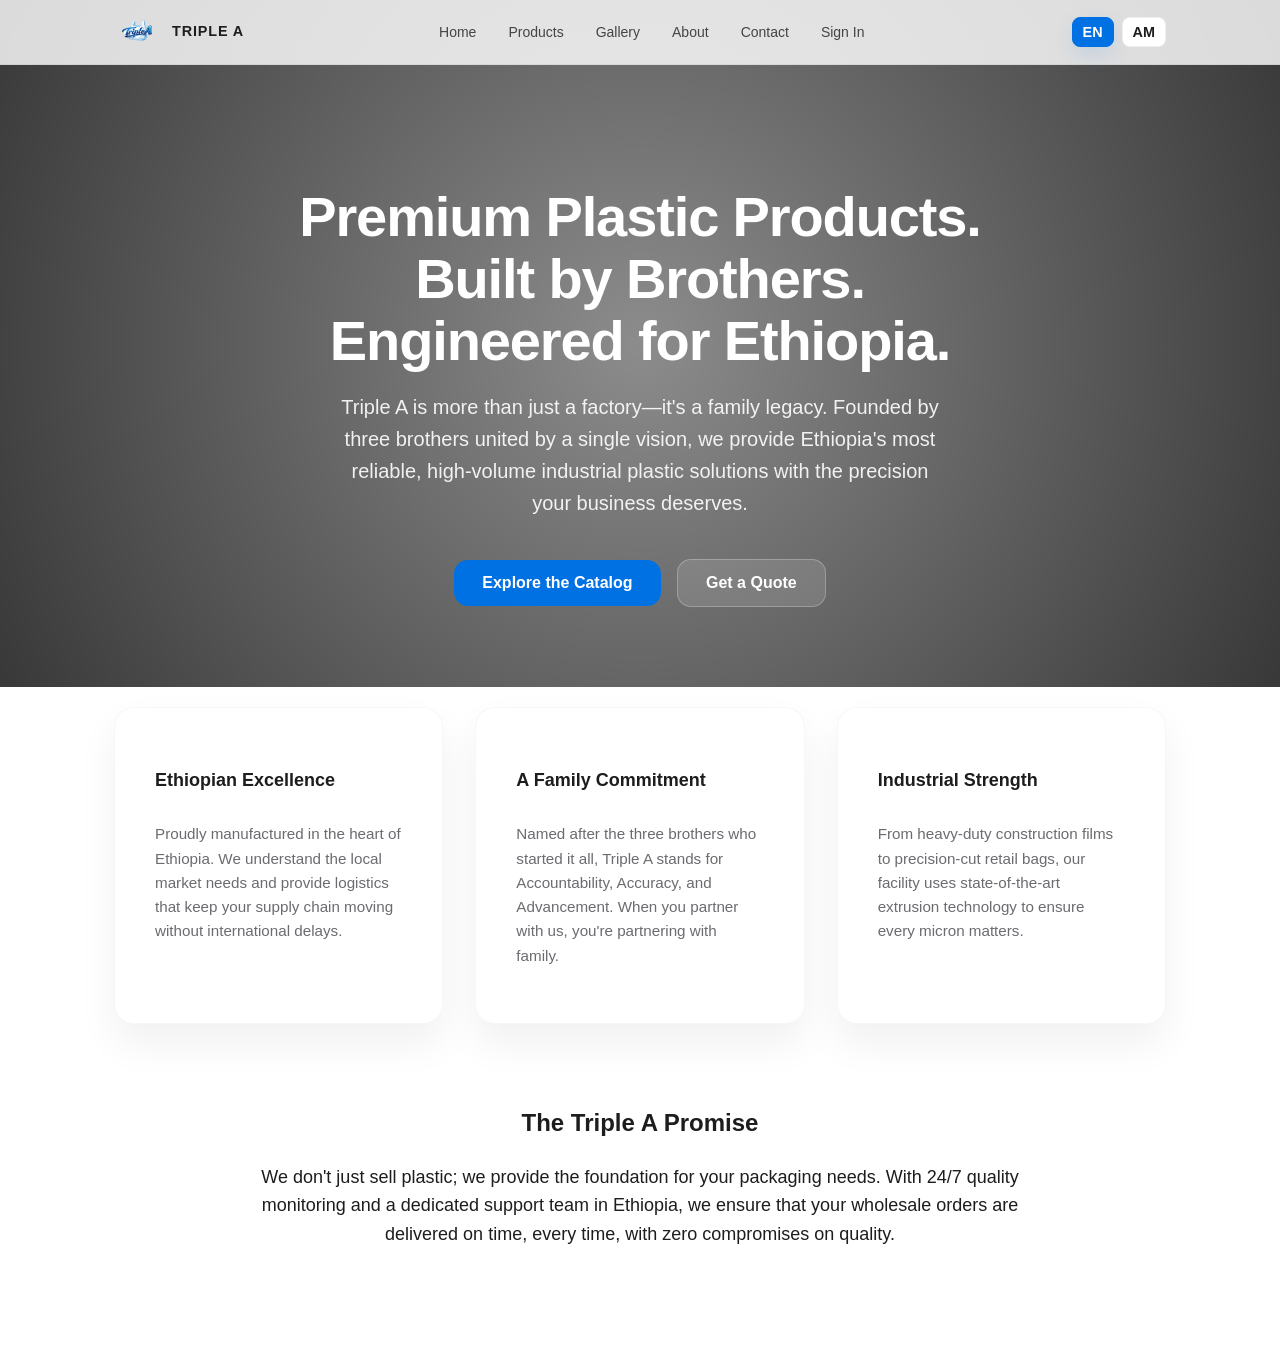
==== website/index.html @ 291cb56f "Beggining" ====
<!doctype html>
<html lang="en">
  <head>
    <meta charset="utf-8" />
    <meta name="viewport" content="width=device-width,initial-scale=1" />
    <title>Triple A - Industrial Plastic Manufacturing</title>
    <link rel="stylesheet" href="css/styles.css" />
  </head>
  <body>
    <header class="navbar">
  <div class="nav-inner">
    <a class="logo" href="index.html">
      <img src="assets/logo.png" alt="Triple A logo" style="height:32px; display:inline-block; vertical-align:middle;"/>
      <span class="logo-text">TRIPLE A</span>
    </a>

    <nav>
      <a href="index.html" data-i18n="nav_home">Home</a>
      <a href="products.html" data-i18n="nav_products">Products</a>
      <a href="gallery.html" data-i18n="nav_gallery">Gallery</a>
      <a href="about.html" data-i18n="nav_about">About</a>
      <a href="contact.html" data-i18n="nav_contact">Contact</a>
      <a href="auth.html" data-i18n="nav_signin">Sign In</a>
    </nav>

    <div class="lang-toggle" role="group" aria-label="Language">
      <button id="lang-en" class="lang-btn">EN</button>
      <button id="lang-am" class="lang-btn">AM</button>
    </div>

    <button class="menu-toggle" aria-label="Menu">
      <span></span><span></span><span></span>
    </button>
  </div>
</header>

    <main>
      <section class="hero">
        <div class="hero-inner">
          <h1>Premium Plastic Products.<br>Built by Brothers.<br>Engineered for Ethiopia.</h1>
          <p class="hero-sub">Triple A is more than just a factory—it's a family legacy. Founded by three brothers united by a single vision, we provide Ethiopia's most reliable, high-volume industrial plastic solutions with the precision your business deserves.</p>
          <div class="hero-cta">
            <a class="button-link" href="products.html"><button>Explore the Catalog</button></a>
            <a class="button-link" href="contact.html"><button class="btn-secondary" style="margin-left:12px;">Get a Quote</button></a>
          </div>
        </div>
      </section>

      <section class="container">
        <div class="grid">
          <div class="product-card">
            <h3>Ethiopian Excellence</h3>
            <p>Proudly manufactured in the heart of Ethiopia. We understand the local market needs and provide logistics that keep your supply chain moving without international delays.</p>
          </div>

          <div class="product-card">
            <h3>A Family Commitment</h3>
            <p>Named after the three brothers who started it all, Triple A stands for Accountability, Accuracy, and Advancement. When you partner with us, you're partnering with family.</p>
          </div>

          <div class="product-card">
            <h3>Industrial Strength</h3>
            <p>From heavy-duty construction films to precision-cut retail bags, our facility uses state-of-the-art extrusion technology to ensure every micron matters.</p>
          </div>
        </div>

        <section style="margin-top:80px; text-align: center; max-width: 800px; margin-left: auto; margin-right: auto;">
          <h2>The Triple A Promise</h2>
          <p style="font-size: 18px; margin-top: 20px;">We don't just sell plastic; we provide the foundation for your packaging needs. With 24/7 quality monitoring and a dedicated support team in Ethiopia, we ensure that your wholesale orders are delivered on time, every time, with zero compromises on quality.</p>
        </section>
      </section>
    </main>

    <script>
      const toggle = document.querySelector('.menu-toggle');

      toggle.addEventListener('click', () => {
        document.body.classList.toggle('menu-open');
      });
  </script>

    <script src="js/lang-toggle.js"></script>
    <script type="module" src="js/auth.js"></script>
  </body>
</html>
---- website/css/styles.css ----
/* =========================
   Design Tokens
   ========================= */
:root {
  --blue: #0071e3;
  --blue-hover: #0077ed;
  --black: #1d1d1f;
  --gray: #6b6b70;
  --gray-light: #f5f5f7;
  --white: #ffffff;

  --radius-sm: 10px;
  --radius-md: 14px;
  --radius-lg: 20px;

  --shadow-sm: 0 10px 25px rgba(0, 0, 0, 0.04);
  --shadow-md: 0 20px 40px rgba(0, 0, 0, 0.06);
  --shadow-lg: 0 30px 60px rgba(0, 0, 0, 0.1);

  --glass: rgba(255, 255, 255, 0.82);

  --container: 1100px;
  --gutter: clamp(16px, 4vw, 24px);
}

/* =========================
   Reset & Base
   ========================= */
*,
*::before,
*::after {
  box-sizing: border-box;
}

html {
  scroll-behavior: smooth;
}

body {
  min-height: 100%;
  margin: 0;
  font-family: "Inter", -apple-system, BlinkMacSystemFont, "Segoe UI",
    Roboto, Helvetica, Arial, sans-serif;
  color: var(--black);
  background: var(--white);
  line-height: 1.6;
  -webkit-font-smoothing: antialiased;
}

/* =========================
   Navbar
   ========================= */
.navbar {
  position: fixed;
  inset: 0 0 auto 0;
  z-index: 1000;
  background: var(--glass);
  border-bottom: 1px solid rgba(0, 0, 0, 0.05);
}

@supports (backdrop-filter: blur(1px)) {
  .navbar {
    backdrop-filter: saturate(180%) blur(20px);
  }
}

.nav-inner {
  max-width: var(--container);
  margin-inline: auto;
  padding-inline: var(--gutter);
  height: 64px;
  display: flex;
  align-items: center;
  justify-content: space-between;
}

.logo {
  display: flex;
  align-items: center;
  gap: 10px;
  text-decoration: none;
  color: inherit;
}

.logo-text {
  font-weight: 700;
  font-size: 0.9rem;
  letter-spacing: 0.06em;
}

nav {
  display: flex;
  align-items: center;
  gap: clamp(16px, 3vw, 32px);
  font-size: 0.875rem;
  font-weight: 500;
}

nav a {
  color: inherit;
  text-decoration: none;
  opacity: 0.8;
  transition: color 0.2s ease, opacity 0.2s ease;
}

nav a:hover {
  opacity: 1;
  color: var(--blue);
}

/* =========================
   Hero
   ========================= */
.hero {
  position: relative;
  padding: clamp(120px, 20vh, 180px) var(--gutter)
    clamp(80px, 14vh, 120px);
  text-align: center;
  color: #fff;
  background: url("../assets/homepage_bg.jpeg") center / cover no-repeat;
  overflow: hidden;
}

.hero::before {
  content: "";
  position: absolute;
  inset: 0;
  background: radial-gradient(
    circle at center,
    rgba(0, 0, 0, 0.4),
    rgba(0, 0, 0, 0.75)
  );
  z-index: 0;
}

.hero-inner {
  position: relative;
  z-index: 1;
  max-width: 800px;
  margin-inline: auto;
}

.hero h1 {
  font-size: clamp(2rem, 5vw, 3.5rem);
  font-weight: 800;
  line-height: 1.1;
  letter-spacing: -0.02em;
  margin-bottom: 1.25rem;
}

.hero-sub {
  font-size: clamp(1rem, 2.5vw, 1.25rem);
  color: rgba(255, 255, 255, 0.9);
  max-width: 600px;
  margin-inline: auto;
  margin-bottom: 2.5rem;
}

/* =========================
   Layout
   ========================= */
.container {
  max-width: var(--container);
  margin-inline: auto;
  padding: clamp(60px, 10vw, 80px) var(--gutter);
}

/* =========================
   Grid & Cards
   ========================= */
.grid {
  display: grid;
  grid-template-columns: repeat(auto-fit, minmax(260px, 1fr));
  gap: clamp(20px, 4vw, 32px);
  margin-top: clamp(-60px, -8vw, -80px);
  position: relative;
  z-index: 2;
}

.product-card {
  background: var(--white);
  border-radius: var(--radius-lg);
  padding: clamp(24px, 5vw, 40px);
  border: 1px solid rgba(0, 0, 0, 0.03);
  box-shadow: var(--shadow-md);
  display: flex;
  flex-direction: column;
  height: 100%;
  transition: transform 0.35s ease, box-shadow 0.35s ease;
}

.product-card:hover {
  transform: translateY(-8px);
  box-shadow: var(--shadow-lg);
}

.product-card h3 {
  font-size: 1.125rem;
  font-weight: 700;
  margin-bottom: 0.75rem;
}

.product-card p {
  font-size: 0.95rem;
  color: var(--gray);
  line-height: 1.6;
}

/* =========================
   Buttons
   ========================= */
button {
  appearance: none;
  border: none;
  border-radius: var(--radius-md);
  padding: 14px 28px;
  font-size: 1rem;
  font-weight: 600;
  cursor: pointer;
  background: var(--blue);
  color: #fff;
  transition: background 0.2s ease, transform 0.2s ease,
    box-shadow 0.2s ease;
}

button:hover {
  background: var(--blue-hover);
  transform: scale(1.02);
  box-shadow: 0 6px 16px rgba(0, 113, 227, 0.3);
}

.btn-secondary {
  background: rgba(255, 255, 255, 0.12);
  color: #fff;
  border: 1px solid rgba(255, 255, 255, 0.25);
}

.btn-secondary:hover {
  background: rgba(255, 255, 255, 0.22);
}

/* =========================
   Inputs
   ========================= */
input,
textarea {
  width: 100%;
  padding: 12px 16px;
  border-radius: var(--radius-md);
  border: 1px solid #e6e6ea;
  font-size: 0.9rem;
}

input:focus,
textarea:focus {
  outline: none;
  border-color: var(--blue);
}

/* =========================
   Utilities
   ========================= */
.text-center {
  text-align: center;
}

.mt-20 {
  margin-top: 20px;
}

.badge {
  display: inline-block;
  background: #ff3b30;
  color: #fff;
  padding: 6px 12px;
  border-radius: 999px;
  font-weight: 800;
  font-size: 0.75rem;
}

/* =========================
   Accessibility & Motion
   ========================= */
@media (prefers-reduced-motion: reduce) {
  * {
    animation: none !important;
    transition: none !important;
  }
}

/* =========================
   Mobile Menu
   ========================= */

.menu-toggle {
  display: none;
  background: none;
  border: none;
  cursor: pointer;
  width: 40px;
  height: 40px;
  position: relative;
}

.menu-toggle span {
  position: absolute;
  left: 8px;
  right: 8px;
  height: 2px;
  background: var(--black);
  border-radius: 2px;
  transition: transform 0.25s ease, opacity 0.25s ease;
}

.menu-toggle span:nth-child(1) { top: 12px; }
.menu-toggle span:nth-child(2) { top: 19px; }
.menu-toggle span:nth-child(3) { top: 26px; }

/* ---------- Mobile Layout ---------- */
@media (max-width: 768px) {
  .menu-toggle {
    display: block;
  }

  nav {
    position: fixed;
    top: 64px;
    left: 0;
    right: 0;
    background: var(--white);
    flex-direction: column;
    align-items: stretch;
    gap: 0;
    padding: 12px 0;
    border-bottom: 1px solid rgba(0,0,0,0.05);
    box-shadow: var(--shadow-sm);

    transform: translateY(-120%);
    transition: transform 0.3s ease;
    z-index: 999;
  }

  nav a {
    padding: 16px 24px;
    font-size: 1rem;
    opacity: 1;
  }

  nav a:hover {
    background: var(--gray-light);
    color: var(--blue);
  }

  body.menu-open nav {
    transform: translateY(0);
  }

  body.menu-open {
    overflow: hidden;
  }

  /* Hamburger animation */
  body.menu-open .menu-toggle span:nth-child(1) {
    transform: translateY(7px) rotate(45deg);
  }

  body.menu-open .menu-toggle span:nth-child(2) {
    opacity: 0;
  }

  body.menu-open .menu-toggle span:nth-child(3) {
    transform: translateY(-7px) rotate(-45deg);
  }
}

/* =========================
   Gallery Filters
   ========================= */

.gallery-filters {
  display: flex;
  justify-content: center;
  gap: 12px;
  margin-bottom: 40px;
  flex-wrap: wrap;
}

.filter-btn {
  appearance: none;
  border: 1px solid rgba(0, 0, 0, 0.08);
  background: var(--white);
  color: var(--black);
  padding: 10px 22px;
  border-radius: 999px;
  font-size: 0.9rem;
  font-weight: 600;
  cursor: pointer;
  box-shadow: var(--shadow-sm);
  transition: background 0.25s ease, color 0.25s ease,
    transform 0.25s ease, box-shadow 0.25s ease;
}

.filter-btn:hover {
  transform: translateY(-2px);
  box-shadow: var(--shadow-md);
}

.filter-btn.active {
  background: var(--blue);
  color: #fff;
  border-color: var(--blue);
  box-shadow: 0 10px 30px rgba(0, 113, 227, 0.3);
}

/* =========================
   Media Gallery
   ========================= */

.media-grid {
  display: grid;
  grid-template-columns: repeat(auto-fit, minmax(260px, 1fr));
  gap: clamp(20px, 4vw, 32px);
}

.media-card {
  background: var(--white);
  border-radius: var(--radius-lg);
  overflow: hidden;
  border: 1px solid rgba(0, 0, 0, 0.03);
  box-shadow: var(--shadow-md);
  transition: transform 0.35s ease, box-shadow 0.35s ease,
    opacity 0.25s ease;
}

.media-card:hover {
  transform: translateY(-6px);
  box-shadow: var(--shadow-lg);
}

.media-card img,
.media-card video {
  width: 100%;
  height: 100%;
  display: block;
  object-fit: cover;
  aspect-ratio: 16 / 10;
  background: #000;
}

.media-card video {
  outline: none;
  border: none;
}

/* Optional hidden state (future animation-ready) */
.media-card.hidden {
  opacity: 0;
}

/* Mobile refinement */
@media (max-width: 768px) {
  .media-card img,
  .media-card video {
    aspect-ratio: 16 / 11;
  }
}

/* =========================
   Orders Page
   ========================= */

.orders-subtitle {
  font-size: 1rem;
  color: var(--gray);
  max-width: 680px;
  margin: 16px auto 40px;
}

.orders-list {
  display: grid;
  grid-template-columns: 1fr;
  gap: 20px;
}

.order-legend {
  display: flex;
  justify-content: center;
  gap: 14px;
  margin-bottom: 32px;
  flex-wrap: wrap;
}

.status {
  padding: 6px 14px;
  border-radius: 999px;
  font-size: 0.75rem;
  font-weight: 800;
  letter-spacing: 0.04em;
  text-transform: uppercase;
}

.status.pending {
  background: #ffe9c6;
  color: #8a5a00;
}

.status.processing {
  background: #e6f0ff;
  color: #004bb5;
}

.status.ready {
  background: #e6f7ee;
  color: #0b6b3a;
}

.status.completed {
  background: #ededf0;
  color: #444;
}

/* Order card enhancements */
.orders-list .product-card {
  box-shadow: var(--shadow-sm);
}

.orders-list .product-card h3 {
  display: flex;
  justify-content: space-between;
  align-items: center;
}
/* (above styles kept unchanged) */

/* =========================
   Navbar — language toggle refinements
   ========================= */
.lang-toggle {
  display: flex;
  gap: 8px;
  align-items: center;
}

.lang-btn {
  appearance: none;
  border: 1px solid rgba(0,0,0,0.06);
  background: var(--white);
  color: var(--black);
  padding: 6px 10px;
  border-radius: 8px;
  font-size: 0.85rem;
  cursor: pointer;
  font-weight: 700;
  transition: background 0.18s ease, transform 0.12s ease;
}

.lang-btn:hover { transform: translateY(-1px); }
.lang-btn.active {
  background: var(--blue);
  color: #fff;
  border-color: var(--blue);
  box-shadow: 0 6px 14px rgba(0,113,227,0.18);
}

/* Keep nav layout tidy on small screens */
@media (max-width: 768px) {
  .lang-toggle { display: none; } /* we keep it visible in nav when expanded */
  body.menu-open .lang-toggle { display: flex; margin-left: 16px; }
}

/* Hero tweaks (slightly stronger overlay and padding) */
.hero {
  position: relative;
  padding: clamp(110px, 18vh, 160px) var(--gutter) clamp(60px, 12vh, 100px);
  text-align: center;
  color: #fff;
  background: center / cover no-repeat;
  overflow: hidden;
}
.hero::before {
  content: "";
  position: absolute;
  inset: 0;
  background: radial-gradient(circle at center, rgba(0,0,0,0.45), rgba(0,0,0,0.78));
  z-index: 0;
}

/* active nav link appearance */
nav a.active {
  color: var(--blue);
  border-bottom: 2px solid var(--blue);
  padding-bottom: 6px;
}
/* =========================
   Additions for auth full-screen, language toggle & hero refinements
   Append these lines to the end of public/css/styles.css
   ========================= */

/* =========================
   AUTH — FULLSCREEN SPLIT (FINAL FIX)
   ========================= */

.auth-split {
  min-height: 100vh;
  padding-top: 64px; /* navbar height */
  display: grid;
  grid-template-columns: 1fr 1fr;
  grid-template-areas: "form image";
  align-items: stretch;
  box-sizing: border-box;
}

/* Left side = LOGIN */
.auth-right {
  grid-area: form;
  background: var(--white);
  display: flex;
  align-items: center;
  justify-content: center;
  padding: clamp(36px, 6vw, 72px);
}

/* Right side = IMAGE */
.auth-left {
  grid-area: image;
  background-image: url("../assets/homepage_bg.jpeg");
  background-size: cover;
  background-position: center;
  position: relative;
  color: #fff;
  display: flex;
  align-items: center;
  justify-content: center;
  padding: clamp(24px, 6vw, 48px);
}

.auth-left::before {
  content: "";
  position: absolute;
  inset: 0;
  background: linear-gradient(
    180deg,
    rgba(0,0,0,0.35),
    rgba(0,0,0,0.65)
  );
  z-index: 0;
}

.auth-left .hero-inner {
  position: relative;
  z-index: 1;
  max-width: 720px;
  text-align: left;
}

.auth-left h1 {
  font-size: clamp(1.6rem, 3.5vw, 2.6rem);
  line-height: 1.08;
  margin-bottom: 12px;
  font-weight: 800;
}

.auth-left p {
  font-size: 1rem;
  color: rgba(255,255,255,0.95);
  max-width: 520px;
}

/* Auth form container */
.auth-forms {
  width: 100%;
  max-width: 520px;
  display: flex;
  flex-direction: column;
  gap: 22px;
}

/* Panels */
.form-panel {
  background: linear-gradient(
    180deg,
    rgba(255,255,255,0.98),
    rgba(250,250,250,0.98)
  );
  border-radius: var(--radius-md);
  padding: 20px 22px;
  box-shadow: var(--shadow-sm);
  width: 100%;
}

/* Inputs */
.form-panel input {
  width: 100%;
  margin-top: 8px;
  margin-bottom: 10px;
}

/* Buttons */
.form-panel .btn {
  width: 100%;
  padding: 12px 16px;
  font-weight: 700;
}

/* Mobile */
@media (max-width: 880px) {
  .auth-split {
    grid-template-columns: 1fr;
    grid-template-areas:
      "form"
      "image";
  }

  .auth-left {
    min-height: 360px;
  }
}

/* Make each small section visually separated but not a tiny boxed card */
.form-panel {
  background: linear-gradient(180deg, rgba(255,255,255,0.98), rgba(250,250,250,0.98));
  border-radius: var(--radius-md);
  padding: 18px 20px;
  box-shadow: var(--shadow-sm);
  width: 100%;
}

/* Inputs that span width */
.form-panel input[type="email"],
.form-panel input[type="password"],
.form-panel input[type="text"] {
  display: block;
  width: 100%;
  margin-top: 8px;
  margin-bottom: 8px;
}

/* Buttons in auth area */
.form-panel .btn {
  width: 100%;
  padding: 12px 16px;
  border-radius: 10px;
  font-weight: 700;
}

/* Keep focus states visible */
.form-panel input:focus {
  outline: 2px solid rgba(0,113,227,0.12);
  border-color: var(--blue);
}

/* === Language Toggle Navbar Buttons === */
.lang-toggle {
  display: flex;
  gap: 8px;
  align-items: center;
  margin-left: 12px;
}
.lang-btn {
  appearance: none;
  border: 1px solid rgba(0,0,0,0.06);
  background: var(--white);
  color: var(--black);
  padding: 6px 10px;
  border-radius: 8px;
  font-size: 0.9rem;
  font-weight: 700;
  cursor: pointer;
  transition: background 0.18s, transform 0.12s;
}
.lang-btn.active {
  background: var(--blue);
  color: #fff;
  border-color: var(--blue);
  box-shadow: 0 8px 20px rgba(0,113,227,0.12);
}

/* Hero tweak for pages that reuse hero class */
.hero {
  padding: clamp(80px, 16vh, 140px) var(--gutter) clamp(40px, 10vh, 80px);
}
.hero::before {
  background: radial-gradient(circle at center, rgba(0,0,0,0.45), rgba(0,0,0,0.78));
}

/* Small image card utility for inserting homepage-like images into content */
.img-card {
  border-radius: var(--radius-lg);
  overflow: hidden;
  box-shadow: var(--shadow-md);
  border: 1px solid rgba(0,0,0,0.04);
  height: 260px;
  background-position: center;
  background-size: cover;
}
@media (max-width: 768px) {
  .img-card { height: 200px; }
}

/* ==================================================
   ADMIN PAGE ONLY (ISOLATED — DOES NOT AFFECT HOME)
   ================================================== */

.admin-page .admin-layout {
  display: flex;
  min-height: calc(100vh - 70px);
}

/* LEFT SIDE */
.admin-page .admin-left {
  flex: 1.2;
  position: relative;
  background: url("../assets/admin-bg.jpg.html") center / cover no-repeat;
}

.admin-page .admin-overlay {
  position: absolute;
  inset: 0;
  background: linear-gradient(
    90deg,
    rgba(0, 0, 0, 0.6),
    rgba(0, 0, 0, 0.2)
  );
}

.admin-page .admin-content {
  position: relative;
  z-index: 2;
  padding: 80px;
  max-width: 520px;
  color: #ffffff;
}

.admin-page .admin-content h1 {
  font-size: 36px;
  margin-bottom: 16px;
}

.admin-page .admin-content p {
  font-size: 16px;
  line-height: 1.6;
}

/* THUMBNAILS */
.admin-page .admin-thumbs {
  display: flex;
  gap: 12px;
  margin-top: 30px;
}

.admin-page .admin-thumbs img {
  width: 90px;
  height: 60px;
  object-fit: cover;
  border-radius: 6px;
}

/* RIGHT SIDE */
.admin-page .admin-right {
  flex: 1;
  display: flex;
  align-items: center;
  justify-content: center;
}

.admin-page .admin-card {
  background: #ffffff;
  width: 420px;
  padding: 40px;
  border-radius: 16px;
  box-shadow: 0 20px 60px rgba(0, 0, 0, 0.15);
}

.admin-page .admin-card h2 {
  margin-bottom: 6px;
}

.admin-page .admin-card p {
  margin-bottom: 16px;
  color: #555;
}

/* BUTTON */
.admin-page .admin-btn {
  width: 100%;
  margin-top: 20px;
}

/* BACK LINK */
.admin-page .back-link {
  display: block;
  margin-top: 16px;
  font-size: 14px;
  color: #555;
  text-decoration: none;
}

.admin-page .back-link:hover {
  text-decoration: underline;
}
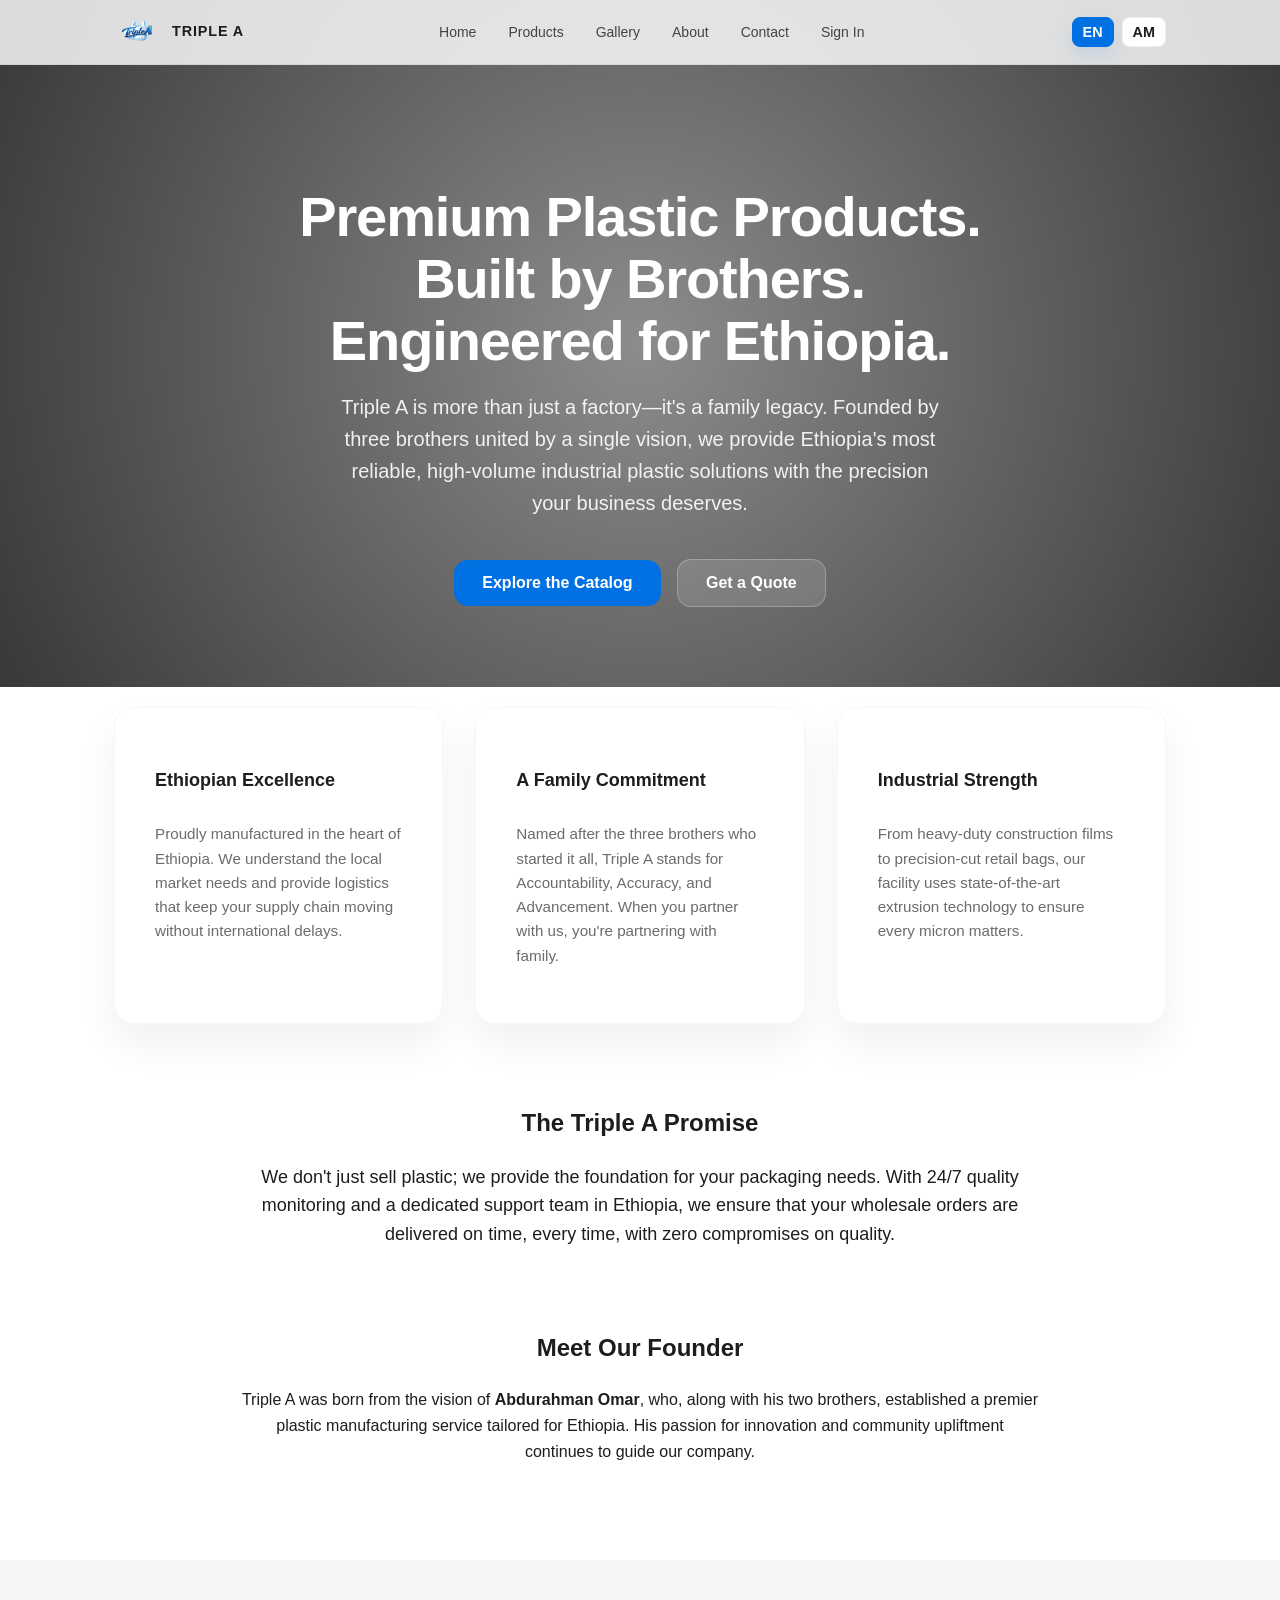
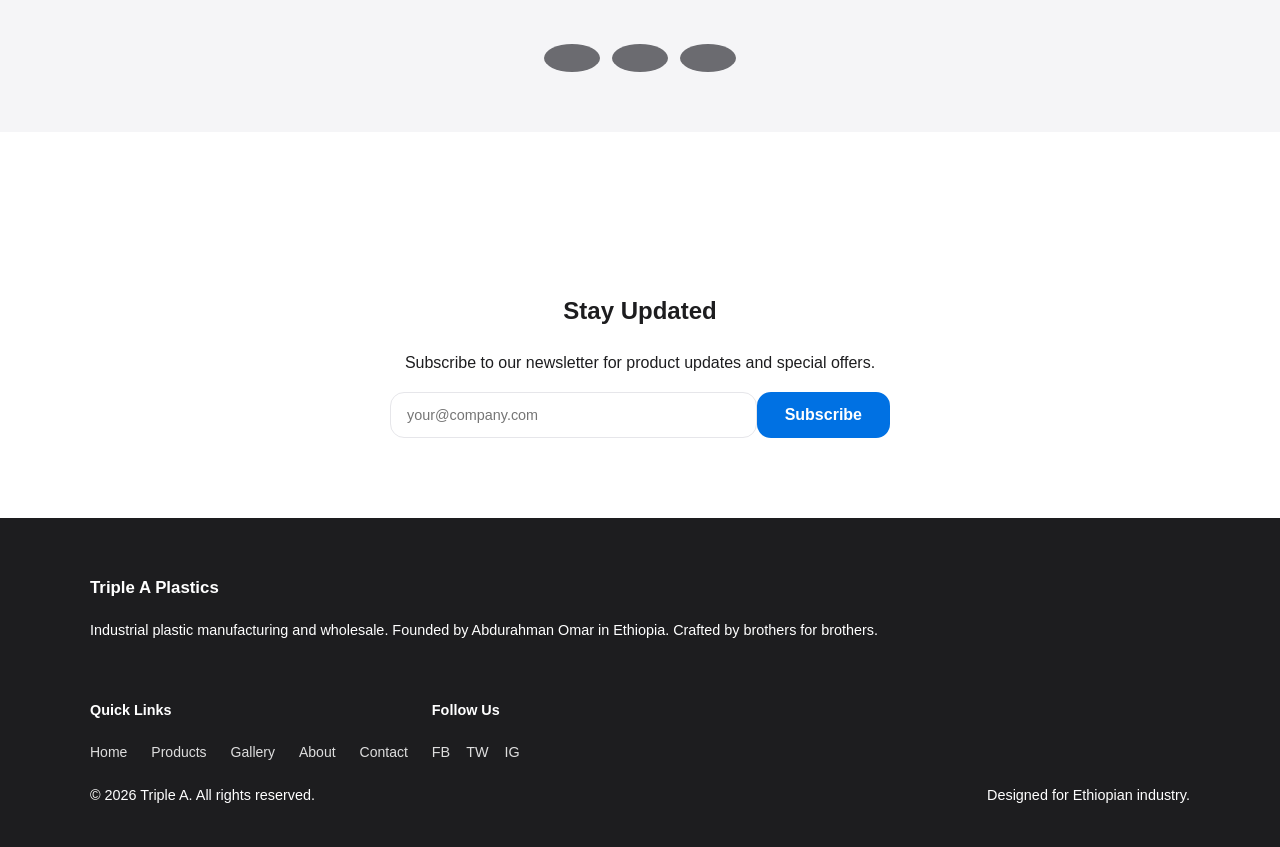
==== commit 2e9cfb15: "enhancing the system" ====
--- a/website/index.html
+++ b/website/index.html
@@ -4,6 +4,12 @@
     <meta charset="utf-8" />
     <meta name="viewport" content="width=device-width,initial-scale=1" />
     <title>Triple A - Industrial Plastic Manufacturing</title>
+    <meta name="description" content="Triple A is a family-run industrial plastic manufacturing and wholesale service in Ethiopia, founded by Abdurahman Omar.">
+    <meta name="keywords" content="industrial plastic, Ethiopia, wholesale, packaging films, plastic bags">
+    <meta property="og:title" content="Triple A Plastics" />
+    <meta property="og:description" content="Premium industrial plastic products built by brothers in Ethiopia." />
+    <meta property="og:image" content="assets/logo.png" />
+    <meta name="theme-color" content="#0071e3" />
     <link rel="stylesheet" href="css/styles.css" />
   </head>
   <body>
@@ -68,6 +74,35 @@
           <h2>The Triple A Promise</h2>
           <p style="font-size: 18px; margin-top: 20px;">We don't just sell plastic; we provide the foundation for your packaging needs. With 24/7 quality monitoring and a dedicated support team in Ethiopia, we ensure that your wholesale orders are delivered on time, every time, with zero compromises on quality.</p>
         </section>
+
+        <!-- Founder highlight -->
+        <section style="margin-top:80px; text-align:center; max-width:800px; margin-left:auto; margin-right:auto;">
+          <h2>Meet Our Founder</h2>
+          <p>Triple A was born from the vision of <strong>Abdurahman Omar</strong>, who, along with his two brothers, established a premier plastic manufacturing service tailored for Ethiopia. His passion for innovation and community upliftment continues to guide our company.</p>
+        </section>
+      </section>
+
+      <!-- Testimonials slider -->
+      <section class="testimonial-section">
+        <div class="testimonial-card">
+          <p></p>
+          <h4></h4>
+        </div>
+        <div class="testimonial-controls">
+          <button></button>
+          <button></button>
+          <button></button>
+        </div>
+      </section>
+
+      <!-- Newsletter signup -->
+      <section class="container" style="text-align:center; margin-top:60px;">
+        <h2>Stay Updated</h2>
+        <p>Subscribe to our newsletter for product updates and special offers.</p>
+        <form id="newsletter-form" class="newsletter-form" style="max-width:500px; margin:auto; display:flex;">
+          <input type="email" placeholder="your@company.com" required />
+          <button type="submit">Subscribe</button>
+        </form>
       </section>
     </main>
 
@@ -81,5 +116,38 @@
 
     <script src="js/lang-toggle.js"></script>
     <script type="module" src="js/auth.js"></script>
+    <script type="module" src="js/site.js"></script>
+
+    <footer class="site-footer">
+      <div class="footer-info">
+        <div>
+          <h3>Triple A Plastics</h3>
+          <p>Industrial plastic manufacturing and wholesale.
+          Founded by Abdurahman Omar in Ethiopia. Crafted by brothers for brothers.</p>
+        </div>
+        <div>
+          <h4>Quick Links</h4>
+          <nav class="footer-nav">
+            <a href="index.html">Home</a>
+            <a href="products.html">Products</a>
+            <a href="gallery.html">Gallery</a>
+            <a href="about.html">About</a>
+            <a href="contact.html">Contact</a>
+          </nav>
+        </div>
+        <div>
+          <h4>Follow Us</h4>
+          <div class="footer-social">
+            <a href="#" aria-label="Facebook">FB</a>
+            <a href="#" aria-label="Twitter">TW</a>
+            <a href="#" aria-label="Instagram">IG</a>
+          </div>
+        </div>
+      </div>
+      <div class="footer-info" style="margin-top:20px; justify-content:space-between;">
+        <div>&copy; 2026 Triple A. All rights reserved.</div>
+        <div>Designed for Ethiopian industry.</div>
+      </div>
+    </footer>
   </body>
 </html>
--- a/website/css/styles.css
+++ b/website/css/styles.css
@@ -897,3 +897,177 @@
 .admin-page .back-link:hover {
   text-decoration: underline;
 }
+
+/* ------------- Global Enhancements ------------- */
+
+/* Footer */
+.site-footer {
+  background: var(--black);
+  color: var(--white);
+  padding: 40px var(--gutter);
+  font-size: 0.9rem;
+}
+.site-footer .footer-nav,
+.site-footer .footer-info {
+  max-width: var(--container);
+  margin: 0 auto;
+  display: flex;
+  flex-wrap: wrap;
+  gap: 24px;
+}
+.site-footer a {
+  color: var(--white);
+  text-decoration: none;
+  opacity: 0.85;
+}
+.site-footer a:hover {
+  opacity: 1;
+  text-decoration: underline;
+}
+.site-footer .footer-social {
+  display: flex;
+  gap: 16px;
+}
+.site-footer .newsletter-form input[type="email"] {
+  padding: 10px;
+  border-radius: var(--radius-sm);
+  border: none;
+  margin-right: 8px;
+  flex: 1;
+}
+.site-footer .newsletter-form button {
+  padding: 10px 16px;
+  border-radius: var(--radius-sm);
+  background: var(--blue);
+  border: none;
+  color: #fff;
+  font-weight: 600;
+}
+
+/* Scroll-to-top */
+.scroll-top {
+  position: fixed;
+  bottom: 24px;
+  right: 24px;
+  background: var(--blue);
+  color: #fff;
+  padding: 12px 14px;
+  border-radius: 50%;
+  cursor: pointer;
+  box-shadow: var(--shadow-md);
+  display: none;
+  z-index: 2000;
+}
+
+/* Testimonials */
+.testimonial-section {
+  background: var(--gray-light);
+  padding: 60px var(--gutter);
+}
+.testimonial-card {
+  max-width: 800px;
+  margin: auto;
+  text-align: center;
+}
+.testimonial-card p {
+  font-style: italic;
+}
+.testimonial-controls {
+  margin-top: 24px;
+  display: flex;
+  justify-content: center;
+  gap: 12px;
+}
+.testimonial-controls button {
+  width: 12px;
+  height: 12px;
+  border-radius: 50%;
+  background: var(--gray);
+  border: none;
+  cursor: pointer;
+}
+.testimonial-controls button.active {
+  background: var(--blue);
+}
+
+/* Lightbox */
+.lightbox {
+  position: fixed;
+  inset: 0;
+  background: rgba(0,0,0,0.85);
+  display: none;
+  align-items: center;
+  justify-content: center;
+  z-index: 1500;
+}
+.lightbox img,
+.lightbox video {
+  max-width: 90%;
+  max-height: 90%;
+}
+.lightbox .close-btn {
+  position: absolute;
+  top: 20px;
+  right: 20px;
+  font-size: 2rem;
+  color: #fff;
+  background: transparent;
+  border: none;
+  cursor: pointer;
+}
+
+/* Cart panel */
+.cart-panel {
+  position: fixed;
+  top: 0;
+  right: -400px;
+  width: 320px;
+  height: 100vh;
+  background: var(--white);
+  box-shadow: -4px 0 20px rgba(0,0,0,0.1);
+  transition: right 0.3s ease;
+  z-index: 1600;
+  padding: var(--gutter);
+  display: flex;
+  flex-direction: column;
+}
+.cart-panel.open {
+  right: 0;
+}
+.cart-panel h2 {
+  margin-top: 0;
+}
+.cart-panel .cart-items {
+  flex: 1;
+  overflow-y: auto;
+}
+.cart-panel .cart-footer {
+  margin-top: auto;
+}
+
+/* FAQ toggles */
+.faq-item {
+  margin-bottom: 16px;
+}
+.faq-item button {
+  width: 100%;
+  text-align: left;
+  background: var(--gray-light);
+  border: none;
+  padding: 12px 16px;
+  border-radius: var(--radius-sm);
+  font-weight: 600;
+  cursor: pointer;
+}
+.faq-item button:after {
+  content: '+';
+  float: right;
+}
+.faq-item .answer {
+  display: none;
+  padding: 12px 16px;
+  margin-top: 4px;
+  background: #fff;
+  border: 1px solid rgba(0,0,0,0.06);
+  border-radius: var(--radius-sm);
+}
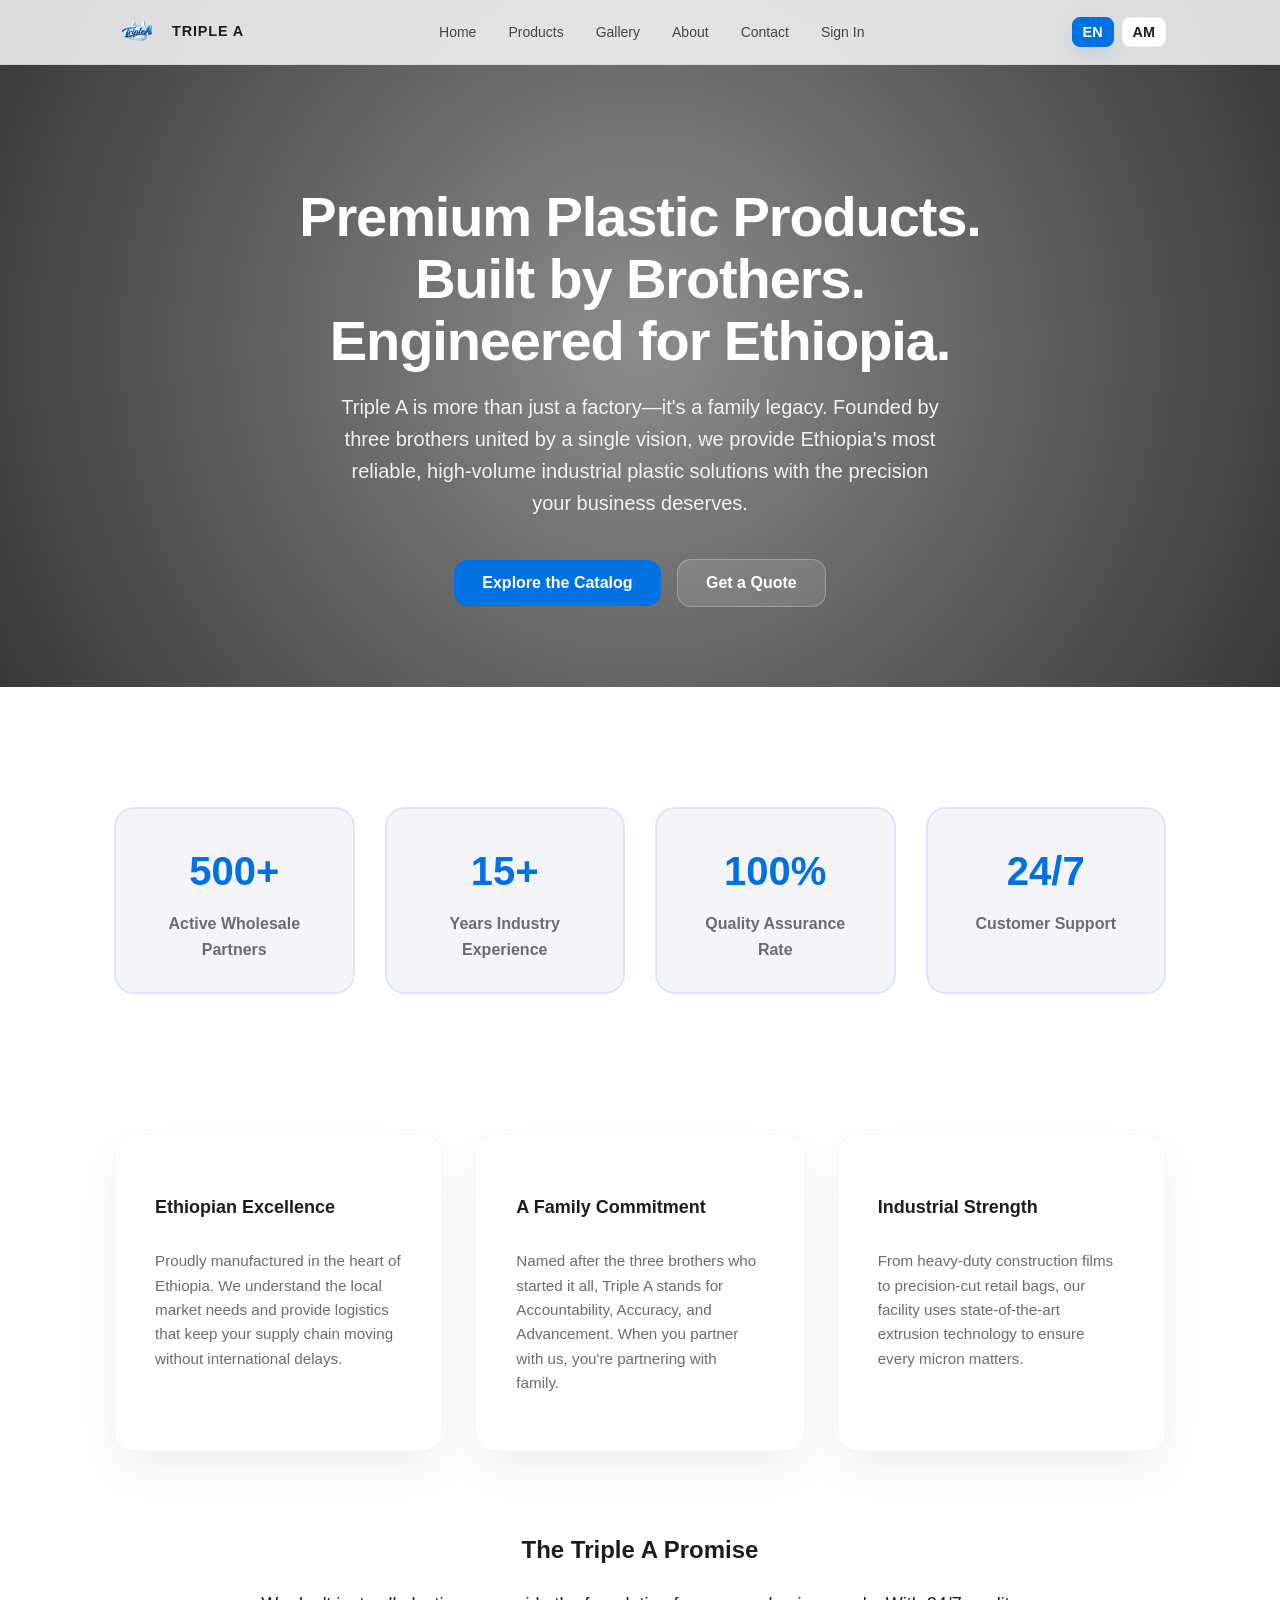
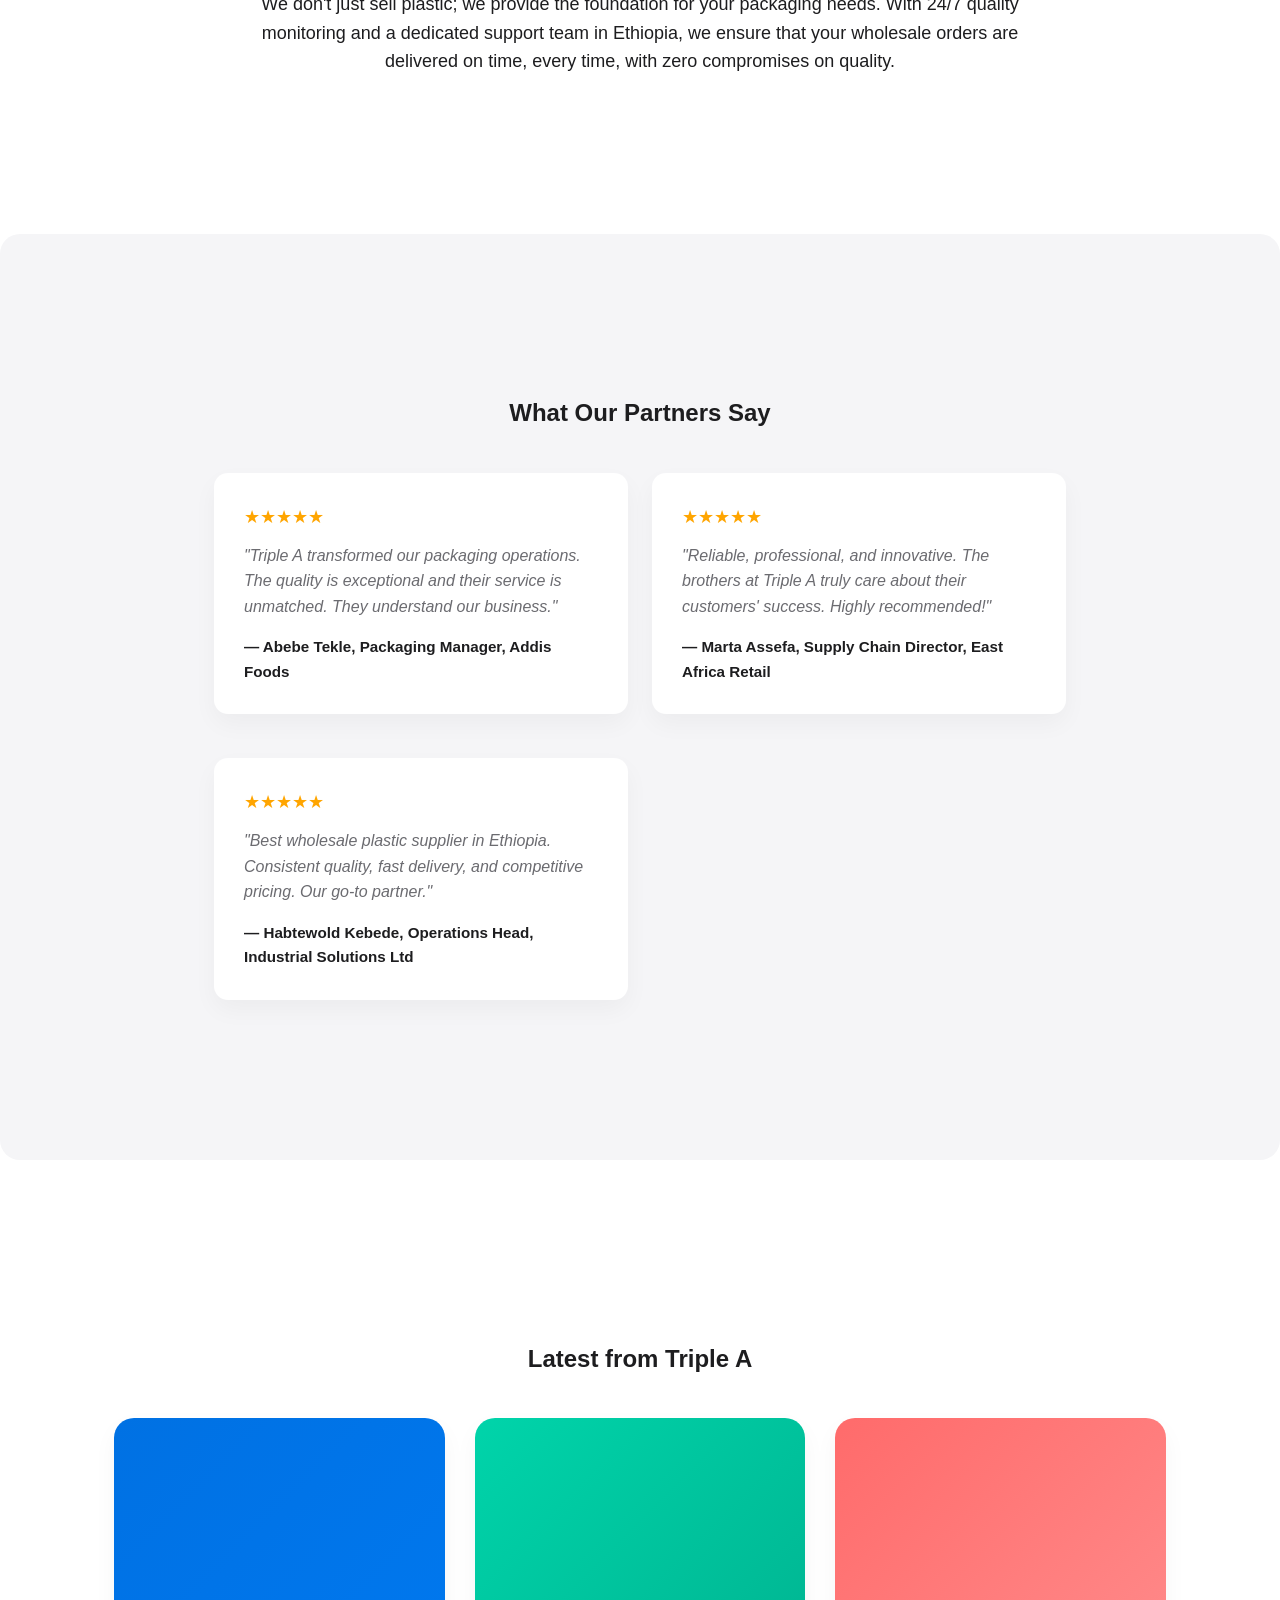
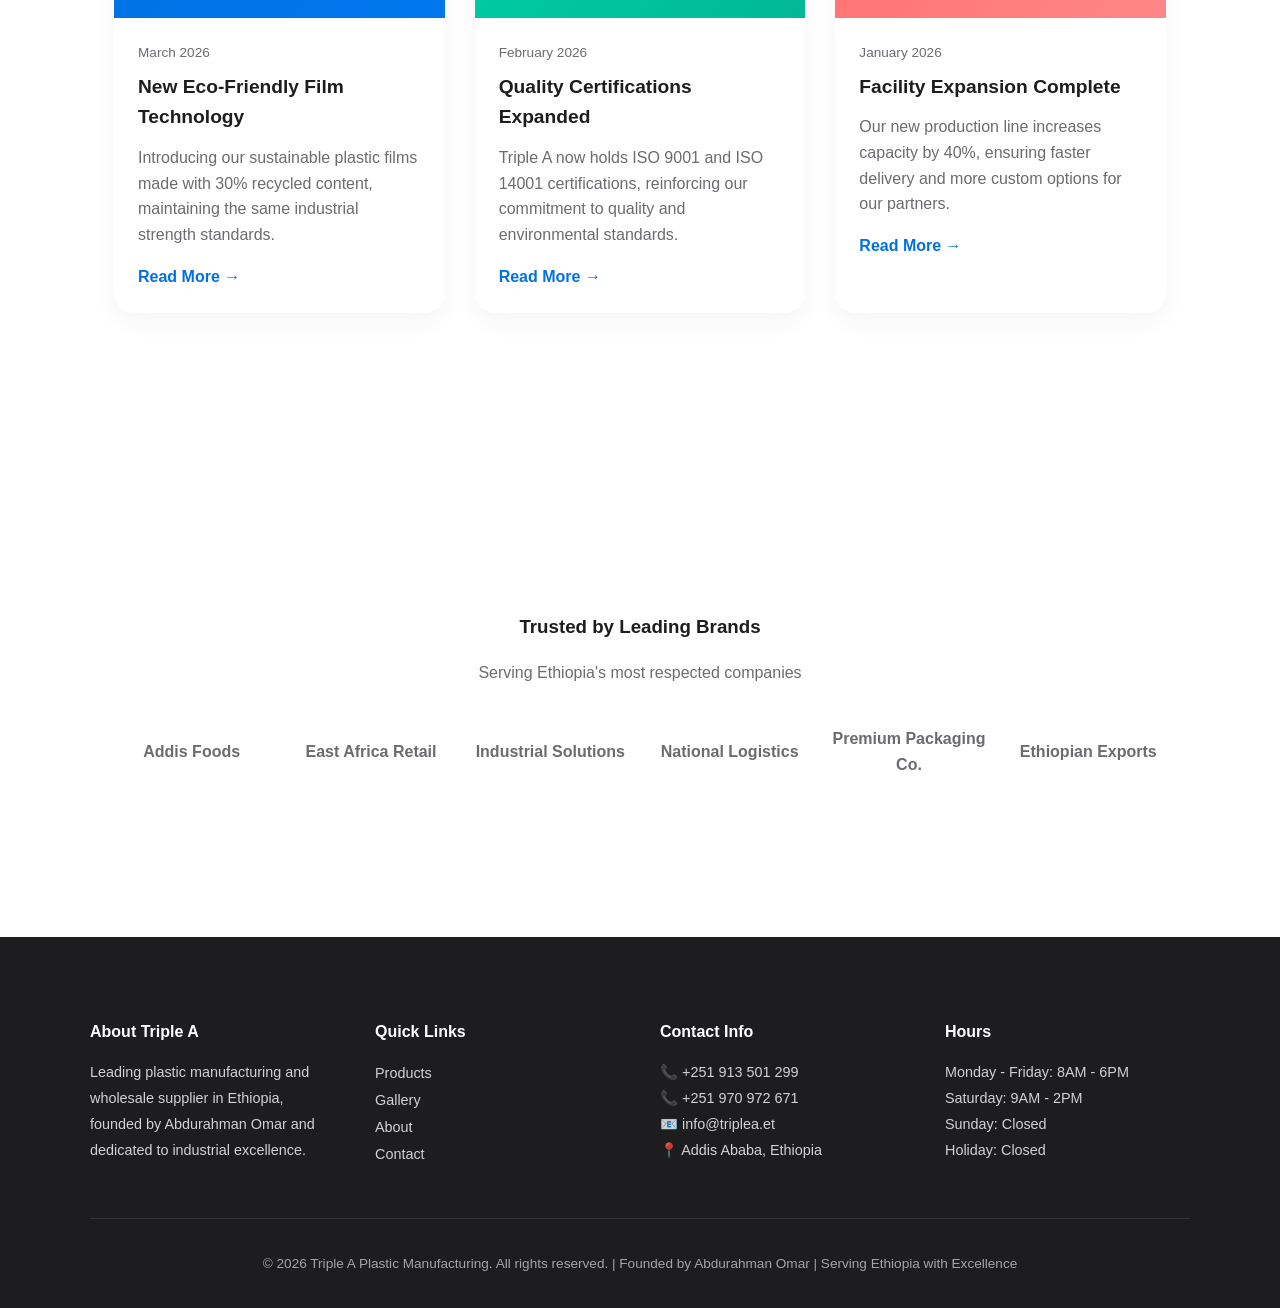
==== commit 79e37782: "Enhancement: Add new features and update website content" ====
--- a/website/index.html
+++ b/website/index.html
@@ -4,12 +4,6 @@
     <meta charset="utf-8" />
     <meta name="viewport" content="width=device-width,initial-scale=1" />
     <title>Triple A - Industrial Plastic Manufacturing</title>
-    <meta name="description" content="Triple A is a family-run industrial plastic manufacturing and wholesale service in Ethiopia, founded by Abdurahman Omar.">
-    <meta name="keywords" content="industrial plastic, Ethiopia, wholesale, packaging films, plastic bags">
-    <meta property="og:title" content="Triple A Plastics" />
-    <meta property="og:description" content="Premium industrial plastic products built by brothers in Ethiopia." />
-    <meta property="og:image" content="assets/logo.png" />
-    <meta name="theme-color" content="#0071e3" />
     <link rel="stylesheet" href="css/styles.css" />
   </head>
   <body>
@@ -52,6 +46,28 @@
         </div>
       </section>
 
+      <!-- STATS SECTION -->
+      <section class="container">
+        <div class="stats-grid">
+          <div class="stat-box">
+            <div class="stat-number">500+</div>
+            <div class="stat-label">Active Wholesale Partners</div>
+          </div>
+          <div class="stat-box">
+            <div class="stat-number">15+</div>
+            <div class="stat-label">Years Industry Experience</div>
+          </div>
+          <div class="stat-box">
+            <div class="stat-number">100%</div>
+            <div class="stat-label">Quality Assurance Rate</div>
+          </div>
+          <div class="stat-box">
+            <div class="stat-number">24/7</div>
+            <div class="stat-label">Customer Support</div>
+          </div>
+        </div>
+      </section>
+
       <section class="container">
         <div class="grid">
           <div class="product-card">
@@ -74,37 +90,113 @@
           <h2>The Triple A Promise</h2>
           <p style="font-size: 18px; margin-top: 20px;">We don't just sell plastic; we provide the foundation for your packaging needs. With 24/7 quality monitoring and a dedicated support team in Ethiopia, we ensure that your wholesale orders are delivered on time, every time, with zero compromises on quality.</p>
         </section>
-
-        <!-- Founder highlight -->
-        <section style="margin-top:80px; text-align:center; max-width:800px; margin-left:auto; margin-right:auto;">
-          <h2>Meet Our Founder</h2>
-          <p>Triple A was born from the vision of <strong>Abdurahman Omar</strong>, who, along with his two brothers, established a premier plastic manufacturing service tailored for Ethiopia. His passion for innovation and community upliftment continues to guide our company.</p>
-        </section>
-      </section>
-
-      <!-- Testimonials slider -->
-      <section class="testimonial-section">
-        <div class="testimonial-card">
-          <p></p>
-          <h4></h4>
-        </div>
-        <div class="testimonial-controls">
-          <button></button>
-          <button></button>
-          <button></button>
-        </div>
-      </section>
-
-      <!-- Newsletter signup -->
-      <section class="container" style="text-align:center; margin-top:60px;">
-        <h2>Stay Updated</h2>
-        <p>Subscribe to our newsletter for product updates and special offers.</p>
-        <form id="newsletter-form" class="newsletter-form" style="max-width:500px; margin:auto; display:flex;">
-          <input type="email" placeholder="your@company.com" required />
-          <button type="submit">Subscribe</button>
-        </form>
+      </section>
+
+      <!-- TESTIMONIALS SECTION -->
+      <section class="testimonials-section">
+        <div class="container" style="max-width: 900px; margin-inline: auto;">
+          <h2 style="text-align: center; margin-bottom: 40px;">What Our Partners Say</h2>
+          
+          <div style="display: grid; grid-template-columns: repeat(auto-fit, minmax(280px, 1fr)); gap: 24px;">
+            <div class="testimonial-card">
+              <div class="testimonial-stars">★★★★★</div>
+              <div class="testimonial-text">"Triple A transformed our packaging operations. The quality is exceptional and their service is unmatched. They understand our business."</div>
+              <div class="testimonial-author">— Abebe Tekle, Packaging Manager, Addis Foods</div>
+            </div>
+
+            <div class="testimonial-card">
+              <div class="testimonial-stars">★★★★★</div>
+              <div class="testimonial-text">"Reliable, professional, and innovative. The brothers at Triple A truly care about their customers' success. Highly recommended!"</div>
+              <div class="testimonial-author">— Marta Assefa, Supply Chain Director, East Africa Retail</div>
+            </div>
+
+            <div class="testimonial-card">
+              <div class="testimonial-stars">★★★★★</div>
+              <div class="testimonial-text">"Best wholesale plastic supplier in Ethiopia. Consistent quality, fast delivery, and competitive pricing. Our go-to partner."</div>
+              <div class="testimonial-author">— Habtewold Kebede, Operations Head, Industrial Solutions Ltd</div>
+            </div>
+          </div>
+        </div>
+      </section>
+
+      <!-- NEWS/BLOG SECTION -->
+      <section class="container" style="margin-top: 80px;">
+        <h2 style="text-align: center; margin-bottom: 40px;">Latest from Triple A</h2>
+        
+        <div class="blog-grid">
+          <div class="blog-card">
+            <div class="blog-image" style="background: linear-gradient(135deg, #0071e3, #0077ed);"></div>
+            <div class="blog-content">
+              <div class="blog-date">March 2026</div>
+              <div class="blog-title">New Eco-Friendly Film Technology</div>
+              <div class="blog-excerpt">Introducing our sustainable plastic films made with 30% recycled content, maintaining the same industrial strength standards.</div>
+              <a class="blog-link" href="#" data-i18n="read_more">Read More →</a>
+            </div>
+          </div>
+
+          <div class="blog-card">
+            <div class="blog-image" style="background: linear-gradient(135deg, #00d4aa, #00b894);"></div>
+            <div class="blog-content">
+              <div class="blog-date">February 2026</div>
+              <div class="blog-title">Quality Certifications Expanded</div>
+              <div class="blog-excerpt">Triple A now holds ISO 9001 and ISO 14001 certifications, reinforcing our commitment to quality and environmental standards.</div>
+              <a class="blog-link" href="#" data-i18n="read_more">Read More →</a>
+            </div>
+          </div>
+
+          <div class="blog-card">
+            <div class="blog-image" style="background: linear-gradient(135deg, #ff6b6b, #ff8787);"></div>
+            <div class="blog-content">
+              <div class="blog-date">January 2026</div>
+              <div class="blog-title">Facility Expansion Complete</div>
+              <div class="blog-excerpt">Our new production line increases capacity by 40%, ensuring faster delivery and more custom options for our partners.</div>
+              <a class="blog-link" href="#" data-i18n="read_more">Read More →</a>
+            </div>
+          </div>
+        </div>
+      </section>
+
+      <!-- FEATURED PARTNERS -->
+      <section class="container" style="margin-top: 80px; padding-bottom: 60px; text-align: center;">
+        <h3 data-i18n="trusted_by">Trusted by Leading Brands</h3>
+        <p style="color: var(--gray); margin: 16px 0 40px;">Serving Ethiopia's most respected companies</p>
+        <div style="display: grid; grid-template-columns: repeat(auto-fit, minmax(140px, 1fr)); gap: 24px; align-items: center;">
+          <div style="font-weight: 600; color: var(--gray);">Addis Foods</div>
+          <div style="font-weight: 600; color: var(--gray);">East Africa Retail</div>
+          <div style="font-weight: 600; color: var(--gray);">Industrial Solutions</div>
+          <div style="font-weight: 600; color: var(--gray);">National Logistics</div>
+          <div style="font-weight: 600; color: var(--gray);">Premium Packaging Co.</div>
+          <div style="font-weight: 600; color: var(--gray);">Ethiopian Exports</div>
+        </div>
       </section>
     </main>
+
+    <footer>
+      <div class="footer-grid">
+        <div class="footer-section">
+          <h4>About Triple A</h4>
+          <p>Leading plastic manufacturing and wholesale supplier in Ethiopia, founded by Abdurahman Omar and dedicated to industrial excellence.</p>
+        </div>
+        <div class="footer-section">
+          <h4>Quick Links</h4>
+          <a href="products.html" data-i18n="nav_products">Products</a><br>
+          <a href="gallery.html" data-i18n="nav_gallery">Gallery</a><br>
+          <a href="about.html" data-i18n="nav_about">About Us</a><br>
+          <a href="contact.html" data-i18n="nav_contact">Contact</a>
+        </div>
+        <div class="footer-section">
+          <h4>Contact Info</h4>
+          <p>📞 +251 913 501 299<br>📞 +251 970 972 671<br>📧 info@triplea.et<br>📍 Addis Ababa, Ethiopia</p>
+        </div>
+        <div class="footer-section">
+          <h4>Hours</h4>
+          <p>Monday - Friday: 8AM - 6PM<br>Saturday: 9AM - 2PM<br>Sunday: Closed<br>Holiday: Closed</p>
+        </div>
+      </div>
+      <div class="footer-bottom">
+        <p>&copy; 2026 Triple A Plastic Manufacturing. All rights reserved. | Founded by Abdurahman Omar | Serving Ethiopia with Excellence</p>
+      </div>
+    </footer>
 
     <script>
       const toggle = document.querySelector('.menu-toggle');
@@ -115,39 +207,7 @@
   </script>
 
     <script src="js/lang-toggle.js"></script>
+    <script type="module" src="js/features.js"></script>
     <script type="module" src="js/auth.js"></script>
-    <script type="module" src="js/site.js"></script>
-
-    <footer class="site-footer">
-      <div class="footer-info">
-        <div>
-          <h3>Triple A Plastics</h3>
-          <p>Industrial plastic manufacturing and wholesale.
-          Founded by Abdurahman Omar in Ethiopia. Crafted by brothers for brothers.</p>
-        </div>
-        <div>
-          <h4>Quick Links</h4>
-          <nav class="footer-nav">
-            <a href="index.html">Home</a>
-            <a href="products.html">Products</a>
-            <a href="gallery.html">Gallery</a>
-            <a href="about.html">About</a>
-            <a href="contact.html">Contact</a>
-          </nav>
-        </div>
-        <div>
-          <h4>Follow Us</h4>
-          <div class="footer-social">
-            <a href="#" aria-label="Facebook">FB</a>
-            <a href="#" aria-label="Twitter">TW</a>
-            <a href="#" aria-label="Instagram">IG</a>
-          </div>
-        </div>
-      </div>
-      <div class="footer-info" style="margin-top:20px; justify-content:space-between;">
-        <div>&copy; 2026 Triple A. All rights reserved.</div>
-        <div>Designed for Ethiopian industry.</div>
-      </div>
-    </footer>
   </body>
 </html>
--- a/website/css/styles.css
+++ b/website/css/styles.css
@@ -898,176 +898,505 @@
   text-decoration: underline;
 }
 
-/* ------------- Global Enhancements ------------- */
-
-/* Footer */
-.site-footer {
+/* =========================
+   FOOTER
+   ========================= */
+footer {
   background: var(--black);
-  color: var(--white);
-  padding: 40px var(--gutter);
+  color: #fff;
+  padding: 60px var(--gutter) 20px;
+  margin-top: 100px;
+}
+
+.footer-grid {
+  max-width: var(--container);
+  margin-inline: auto;
+  display: grid;
+  grid-template-columns: repeat(auto-fit, minmax(220px, 1fr));
+  gap: 40px;
+  margin-bottom: 40px;
+}
+
+.footer-section h4 {
+  font-size: 1rem;
+  font-weight: 700;
+  margin-bottom: 16px;
+}
+
+.footer-section p, .footer-section a {
   font-size: 0.9rem;
-}
-.site-footer .footer-nav,
-.site-footer .footer-info {
+  color: rgba(255,255,255,0.8);
+  line-height: 1.8;
+  text-decoration: none;
+}
+
+.footer-section a:hover {
+  color: var(--blue);
+}
+
+.footer-bottom {
   max-width: var(--container);
-  margin: 0 auto;
-  display: flex;
-  flex-wrap: wrap;
-  gap: 24px;
-}
-.site-footer a {
-  color: var(--white);
-  text-decoration: none;
-  opacity: 0.85;
-}
-.site-footer a:hover {
-  opacity: 1;
-  text-decoration: underline;
-}
-.site-footer .footer-social {
-  display: flex;
-  gap: 16px;
-}
-.site-footer .newsletter-form input[type="email"] {
-  padding: 10px;
-  border-radius: var(--radius-sm);
+  margin-inline: auto;
+  border-top: 1px solid rgba(255,255,255,0.1);
+  padding-top: 20px;
+  text-align: center;
+  font-size: 0.85rem;
+  color: rgba(255,255,255,0.6);
+}
+
+/* =========================
+   SHOPPING CART
+   ========================= */
+.cart-icon {
+  position: relative;
+  cursor: pointer;
+  font-size: 1.2rem;
+}
+
+.cart-count {
+  position: absolute;
+  top: -8px;
+  right: -8px;
+  background: #ff3b30;
+  color: #fff;
+  border-radius: 999px;
+  width: 20px;
+  height: 20px;
+  display: flex;
+  align-items: center;
+  justify-content: center;
+  font-size: 0.75rem;
+  font-weight: 700;
+}
+
+.cart-modal {
+  position: fixed;
+  top: 0;
+  left: 0;
+  right: 0;
+  bottom: 0;
+  background: rgba(0,0,0,0.5);
+  display: none;
+  align-items: center;
+  justify-content: flex-end;
+  z-index: 2000;
+}
+
+.cart-modal.open {
+  display: flex;
+}
+
+.cart-panel {
+  background: #fff;
+  width: 100%;
+  max-width: 420px;
+  height: 100%;
+  overflow-y: auto;
+  padding: 24px;
+  display: flex;
+  flex-direction: column;
+}
+
+.cart-item {
+  padding: 16px 0;
+  border-bottom: 1px solid rgba(0,0,0,0.05);
+  display: flex;
+  justify-content: space-between;
+  align-items: center;
+}
+
+.cart-item-remove {
+  background: none;
   border: none;
-  margin-right: 8px;
-  flex: 1;
-}
-.site-footer .newsletter-form button {
-  padding: 10px 16px;
-  border-radius: var(--radius-sm);
-  background: var(--blue);
-  border: none;
-  color: #fff;
+  color: #ff3b30;
+  cursor: pointer;
+  padding: 0;
   font-weight: 600;
 }
 
-/* Scroll-to-top */
-.scroll-top {
+/* =========================
+   TESTIMONIALS
+   ========================= */
+.testimonials-section {
+  background: var(--gray-light);
+  border-radius: var(--radius-lg);
+  padding: 60px var(--gutter);
+  margin: 60px 0;
+}
+
+.testimonial-card {
+  background: #fff;
+  padding: 30px;
+  border-radius: var(--radius-md);
+  box-shadow: var(--shadow-sm);
+  margin-bottom: 20px;
+}
+
+.testimonial-stars {
+  color: #ffa500;
+  font-size: 1.1rem;
+  margin-bottom: 12px;
+}
+
+.testimonial-text {
+  font-size: 1rem;
+  color: var(--gray);
+  margin-bottom: 16px;
+  font-style: italic;
+}
+
+.testimonial-author {
+  font-weight: 700;
+  color: var(--black);
+  font-size: 0.95rem;
+}
+
+/* =========================
+   FAQ ACCORDION
+   ========================= */
+.faq-section {
+  max-width: 800px;
+  margin: 40px auto;
+}
+
+.faq-item {
+  border: 1px solid rgba(0,0,0,0.08);
+  border-radius: var(--radius-md);
+  margin-bottom: 12px;
+  overflow: hidden;
+}
+
+.faq-question {
+  background: var(--gray-light);
+  padding: 16px 20px;
+  cursor: pointer;
+  display: flex;
+  justify-content: space-between;
+  align-items: center;
+  font-weight: 600;
+  user-select: none;
+  transition: background 0.2s ease;
+}
+
+.faq-question:hover {
+  background: rgba(0,113,227,0.08);
+}
+
+.faq-toggle {
+  width: 24px;
+  height: 24px;
+  display: flex;
+  align-items: center;
+  justify-content: center;
+  font-weight: 700;
+  transition: transform 0.3s ease;
+}
+
+.faq-item.open .faq-toggle {
+  transform: rotate(180deg);
+}
+
+.faq-answer {
+  background: #fff;
+  padding: 0 20px;
+  max-height: 0;
+  overflow: hidden;
+  transition: all 0.3s ease;
+}
+
+.faq-item.open .faq-answer {
+  padding: 16px 20px;
+  max-height: 500px;
+}
+
+/* =========================
+   QUOTE FORM
+   ========================= */
+.quote-modal {
   position: fixed;
-  bottom: 24px;
-  right: 24px;
-  background: var(--blue);
-  color: #fff;
-  padding: 12px 14px;
-  border-radius: 50%;
-  cursor: pointer;
-  box-shadow: var(--shadow-md);
-  display: none;
-  z-index: 2000;
-}
-
-/* Testimonials */
-.testimonial-section {
-  background: var(--gray-light);
-  padding: 60px var(--gutter);
-}
-.testimonial-card {
-  max-width: 800px;
-  margin: auto;
-  text-align: center;
-}
-.testimonial-card p {
-  font-style: italic;
-}
-.testimonial-controls {
-  margin-top: 24px;
-  display: flex;
-  justify-content: center;
-  gap: 12px;
-}
-.testimonial-controls button {
-  width: 12px;
-  height: 12px;
-  border-radius: 50%;
-  background: var(--gray);
-  border: none;
-  cursor: pointer;
-}
-.testimonial-controls button.active {
-  background: var(--blue);
-}
-
-/* Lightbox */
-.lightbox {
-  position: fixed;
-  inset: 0;
-  background: rgba(0,0,0,0.85);
+  top: 0;
+  left: 0;
+  right: 0;
+  bottom: 0;
+  background: rgba(0,0,0,0.6);
   display: none;
   align-items: center;
   justify-content: center;
-  z-index: 1500;
-}
-.lightbox img,
-.lightbox video {
-  max-width: 90%;
-  max-height: 90%;
-}
-.lightbox .close-btn {
+  z-index: 2000;
+}
+
+.quote-modal.open {
+  display: flex;
+}
+
+.quote-box {
+  background: #fff;
+  border-radius: var(--radius-lg);
+  padding: 40px;
+  max-width: 600px;
+  width: 90%;
+  position: relative;
+}
+
+.quote-close {
   position: absolute;
   top: 20px;
   right: 20px;
-  font-size: 2rem;
+  background: none;
+  border: none;
+  font-size: 1.5rem;
+  cursor: pointer;
+  color: var(--gray);
+}
+
+/* =========================
+   COMPARISON TABLE
+   ========================= */
+.comparison-table {
+  width: 100%;
+  border-collapse: collapse;
+  margin: 30px 0;
+  box-shadow: var(--shadow-sm);
+  border-radius: var(--radius-md);
+  overflow: hidden;
+}
+
+.comparison-table th,
+.comparison-table td {
+  padding: 16px 20px;
+  text-align: left;
+  border-bottom: 1px solid rgba(0,0,0,0.08);
+}
+
+.comparison-table th {
+  background: var(--blue);
   color: #fff;
-  background: transparent;
-  border: none;
-  cursor: pointer;
-}
-
-/* Cart panel */
-.cart-panel {
-  position: fixed;
-  top: 0;
-  right: -400px;
-  width: 320px;
-  height: 100vh;
-  background: var(--white);
-  box-shadow: -4px 0 20px rgba(0,0,0,0.1);
-  transition: right 0.3s ease;
-  z-index: 1600;
-  padding: var(--gutter);
-  display: flex;
-  flex-direction: column;
-}
-.cart-panel.open {
-  right: 0;
-}
-.cart-panel h2 {
-  margin-top: 0;
-}
-.cart-panel .cart-items {
-  flex: 1;
-  overflow-y: auto;
-}
-.cart-panel .cart-footer {
-  margin-top: auto;
-}
-
-/* FAQ toggles */
-.faq-item {
+  font-weight: 700;
+}
+
+.comparison-table tr:hover {
+  background: var(--gray-light);
+}
+
+.comparison-table .check {
+  color: #0b6b3a;
+  font-weight: 700;
+}
+
+/* =========================
+   BULK CALCULATOR
+   ========================= */
+.calculator-section {
+  background: var(--gray-light);
+  padding: 40px;
+  border-radius: var(--radius-lg);
+  max-width: 500px;
+  margin: 40px auto;
+}
+
+.calculator-row {
+  margin-bottom: 20px;
+}
+
+.calculator-row label {
+  display: block;
+  font-weight: 600;
+  margin-bottom: 8px;
+}
+
+.calculator-row input {
+  width: 100%;
+}
+
+.calculator-result {
+  background: #fff;
+  padding: 20px;
+  border-radius: var(--radius-md);
+  margin-top: 20px;
+  text-align: center;
+  font-size: 1.25rem;
+  font-weight: 700;
+  color: var(--black);
+}
+
+.calculator-result .label {
+  display: block;
+  font-size: 0.9rem;
+  color: var(--gray);
+  margin-bottom: 8px;
+  font-weight: 500;
+}
+
+/* =========================
+   CERTIFICATIONS
+   ========================= */
+.certifications-grid {
+  display: grid;
+  grid-template-columns: repeat(auto-fit, minmax(150px, 1fr));
+  gap: 30px;
+  margin: 40px 0;
+  text-align: center;
+}
+
+.cert-item {
+  padding: 20px;
+  border: 2px solid var(--blue);
+  border-radius: var(--radius-lg);
+  background: rgba(0,113,227,0.02);
+}
+
+.cert-item h4 {
+  font-size: 1.1rem;
+  margin-top: 12px;
+  color: var(--black);
+}
+
+.cert-icon {
+  font-size: 3rem;
+}
+
+/* =========================
+   BLOG / NEWS SECTION
+   ========================= */
+.blog-grid {
+  display: grid;
+  grid-template-columns: repeat(auto-fit, minmax(300px, 1fr));
+  gap: 30px;
+  margin: 40px 0;
+}
+
+.blog-card {
+  background: #fff;
+  border-radius: var(--radius-lg);
+  overflow: hidden;
+  box-shadow: var(--shadow-sm);
+  transition: transform 0.3s ease, box-shadow 0.3s ease;
+}
+
+.blog-card:hover {
+  transform: translateY(-8px);
+  box-shadow: var(--shadow-md);
+}
+
+.blog-image {
+  width: 100%;
+  height: 200px;
+  background: var(--gray-light);
+  object-fit: cover;
+}
+
+.blog-content {
+  padding: 24px;
+}
+
+.blog-date {
+  font-size: 0.85rem;
+  color: var(--gray);
+  margin-bottom: 8px;
+}
+
+.blog-title {
+  font-size: 1.2rem;
+  font-weight: 700;
+  margin-bottom: 12px;
+  color: var(--black);
+}
+
+.blog-excerpt {
+  color: var(--gray);
+  line-height: 1.6;
   margin-bottom: 16px;
 }
-.faq-item button {
-  width: 100%;
-  text-align: left;
-  background: var(--gray-light);
-  border: none;
-  padding: 12px 16px;
-  border-radius: var(--radius-sm);
+
+.blog-link {
+  color: var(--blue);
+  text-decoration: none;
   font-weight: 600;
   cursor: pointer;
 }
-.faq-item button:after {
-  content: '+';
-  float: right;
-}
-.faq-item .answer {
-  display: none;
-  padding: 12px 16px;
-  margin-top: 4px;
-  background: #fff;
-  border: 1px solid rgba(0,0,0,0.06);
-  border-radius: var(--radius-sm);
-}
+
+.blog-link:hover {
+  text-decoration: underline;
+}
+
+/* =========================
+   STATS SECTION
+   ========================= */
+.stats-grid {
+  display: grid;
+  grid-template-columns: repeat(auto-fit, minmax(200px, 1fr));
+  gap: 30px;
+  margin: 40px 0;
+  text-align: center;
+}
+
+.stat-box {
+  padding: 30px;
+  background: var(--gray-light);
+  border-radius: var(--radius-lg);
+  border: 2px solid rgba(0,113,227,0.1);
+}
+
+.stat-number {
+  font-size: 2.5rem;
+  font-weight: 800;
+  color: var(--blue);
+  margin-bottom: 8px;
+}
+
+.stat-label {
+  font-size: 1rem;
+  color: var(--gray);
+  font-weight: 600;
+}
+
+/* =========================
+   ANIMATIONS
+   ========================= */
+@keyframes slideUp {
+  from {
+    opacity: 0;
+    transform: translateY(20px);
+  }
+  to {
+    opacity: 1;
+    transform: translateY(0);
+  }
+}
+
+@keyframes fadeIn {
+  from {
+    opacity: 0;
+  }
+  to {
+    opacity: 1;
+  }
+}
+
+@keyframes slideInRight {
+  from {
+    opacity: 0;
+    transform: translateX(100%);
+  }
+  to {
+    opacity: 1;
+    transform: translateX(0);
+  }
+}
+
+.testimonial-card {
+  animation: slideUp 0.6s ease-out;
+}
+
+.blog-card {
+  animation: slideUp 0.6s ease-out;
+}
+
+.stat-box {
+  animation: slideUp 0.6s ease-out;
+}
+
+/* Cart modal slideIn */
+.cart-modal.open .cart-panel {
+  animation: slideInRight 0.3s ease-out;
+}
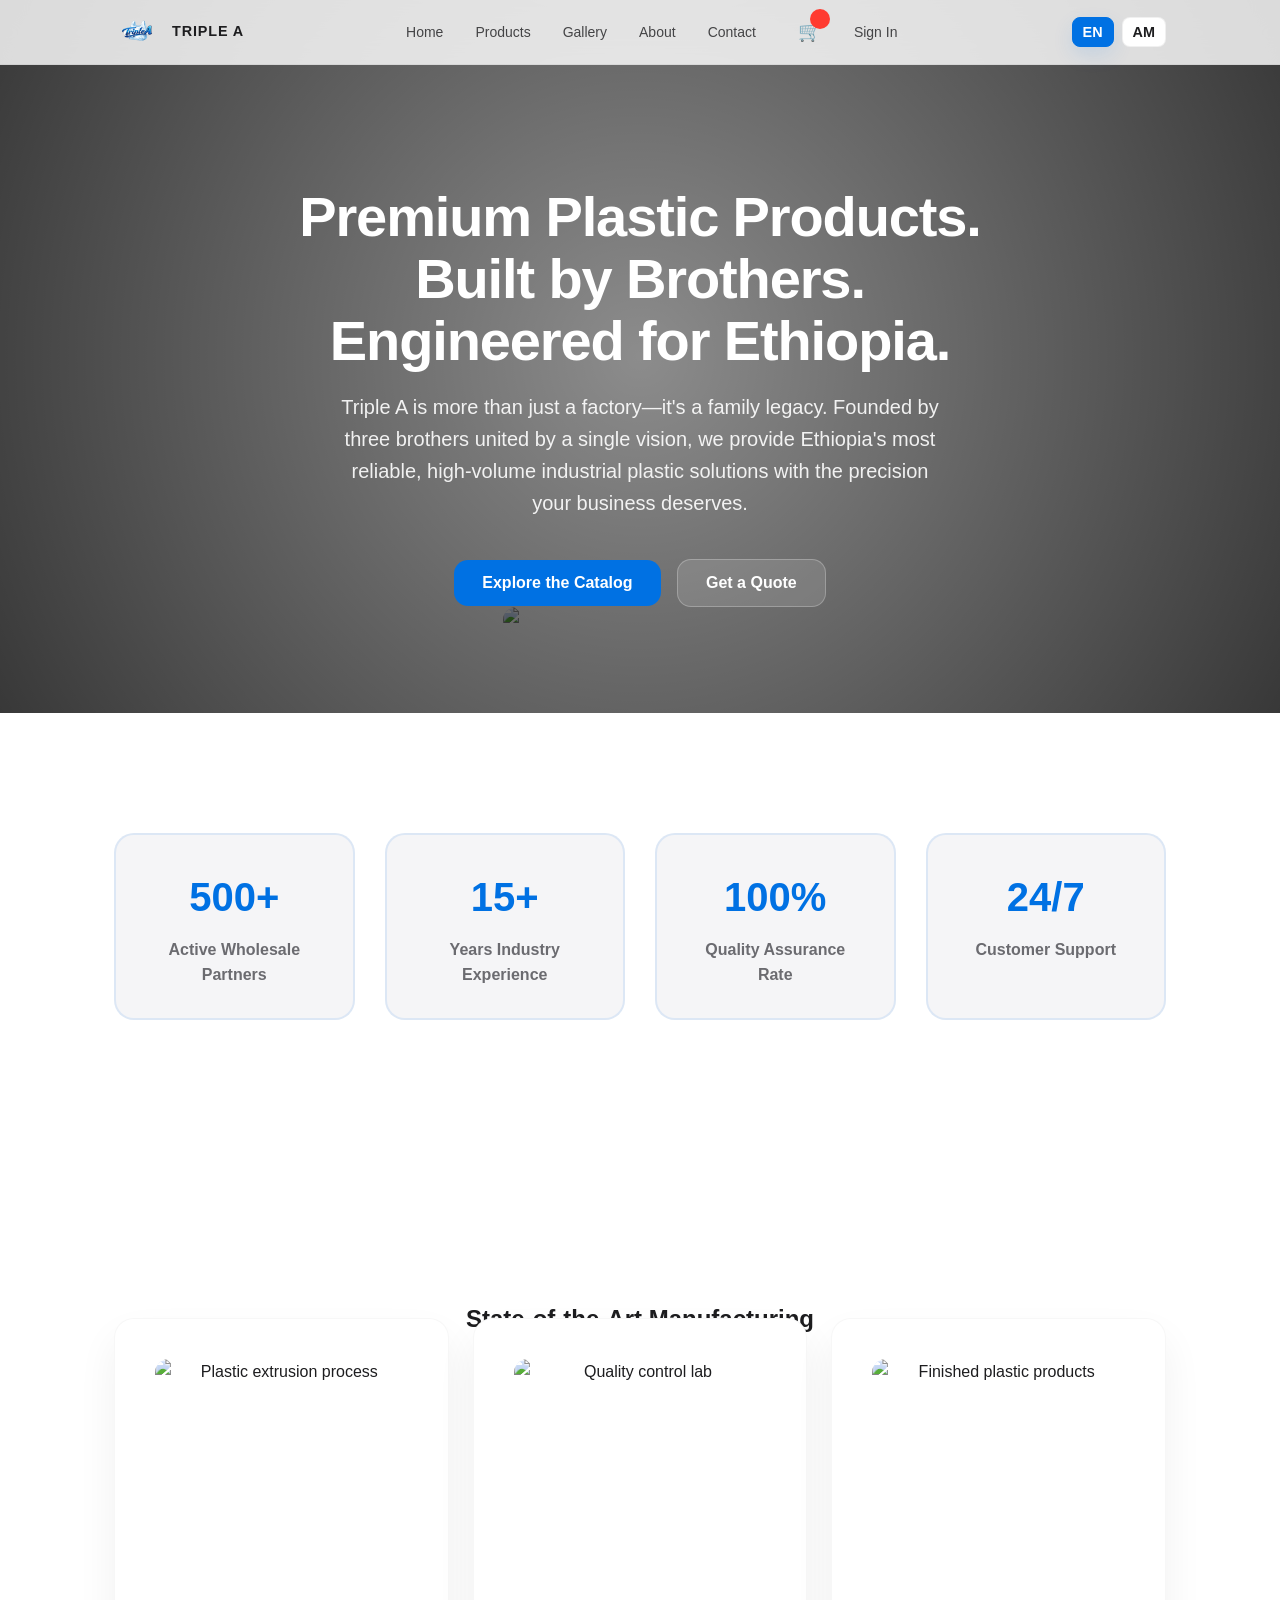
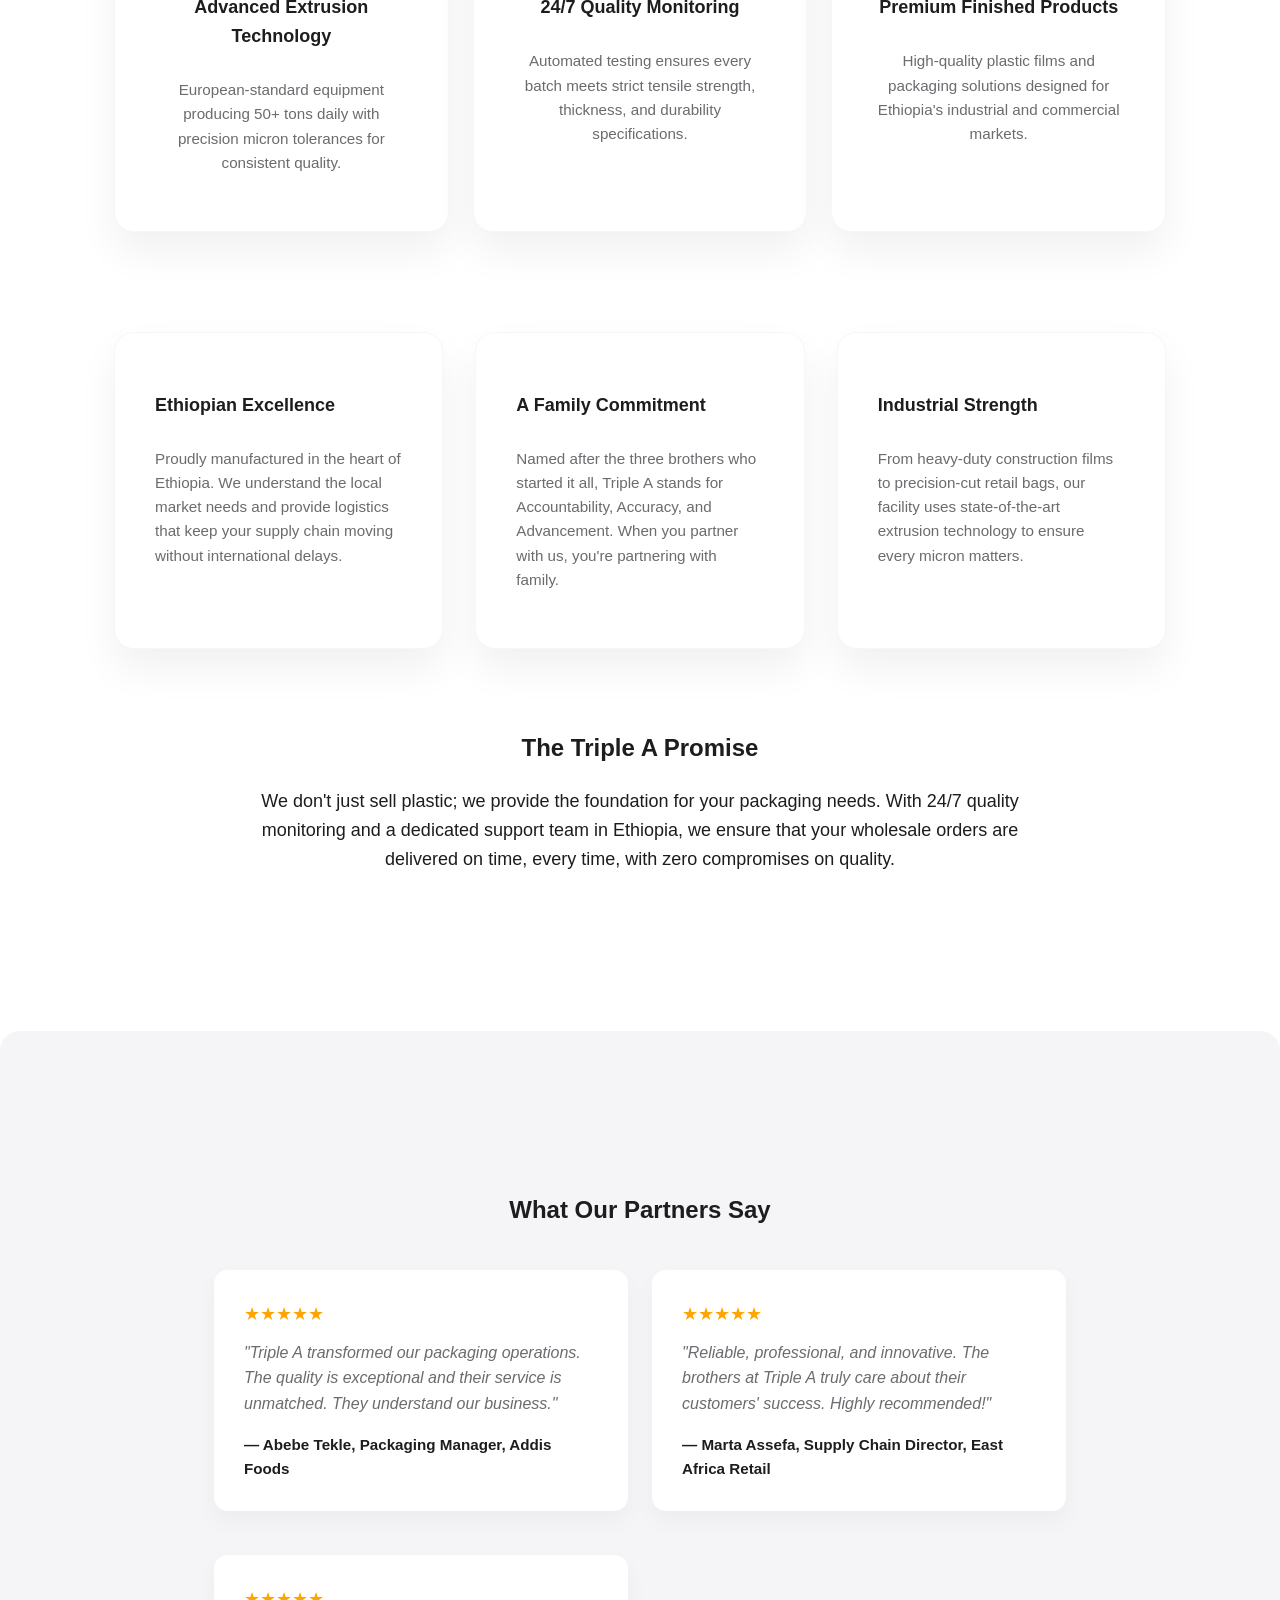
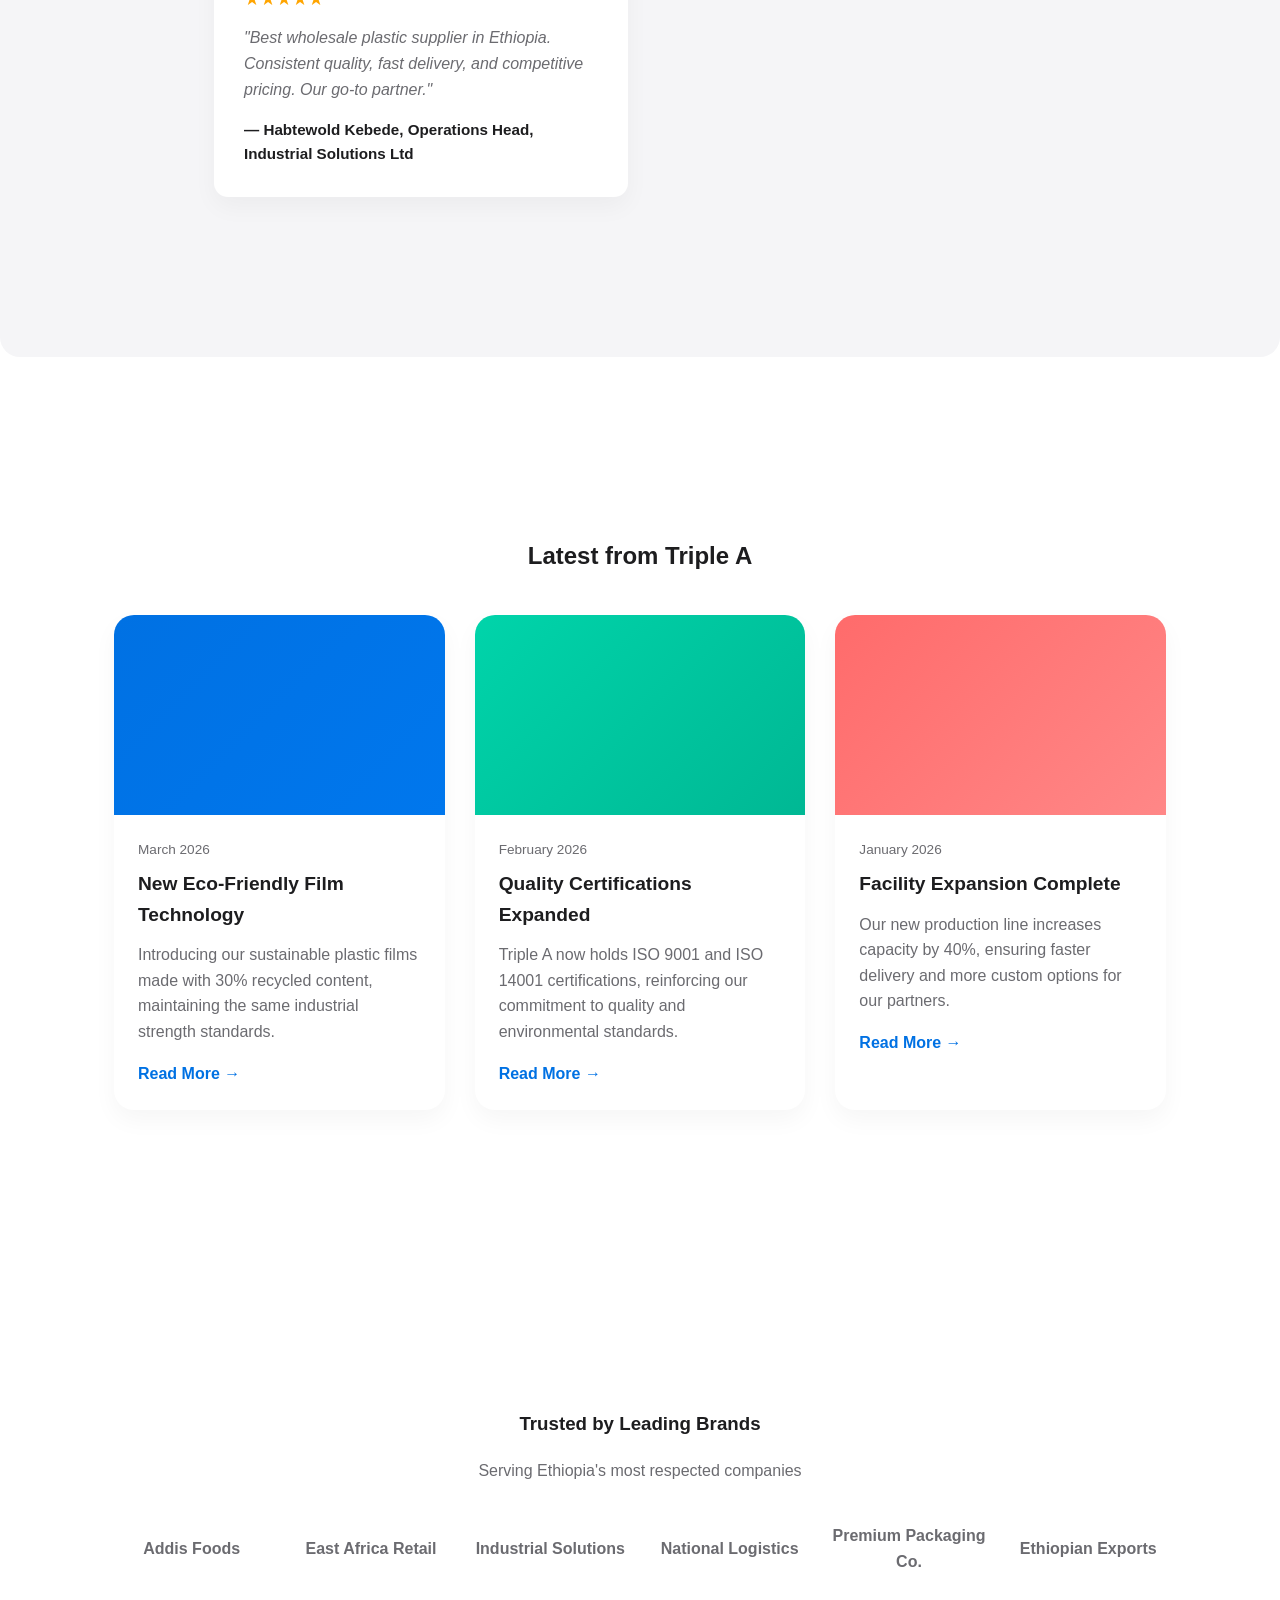
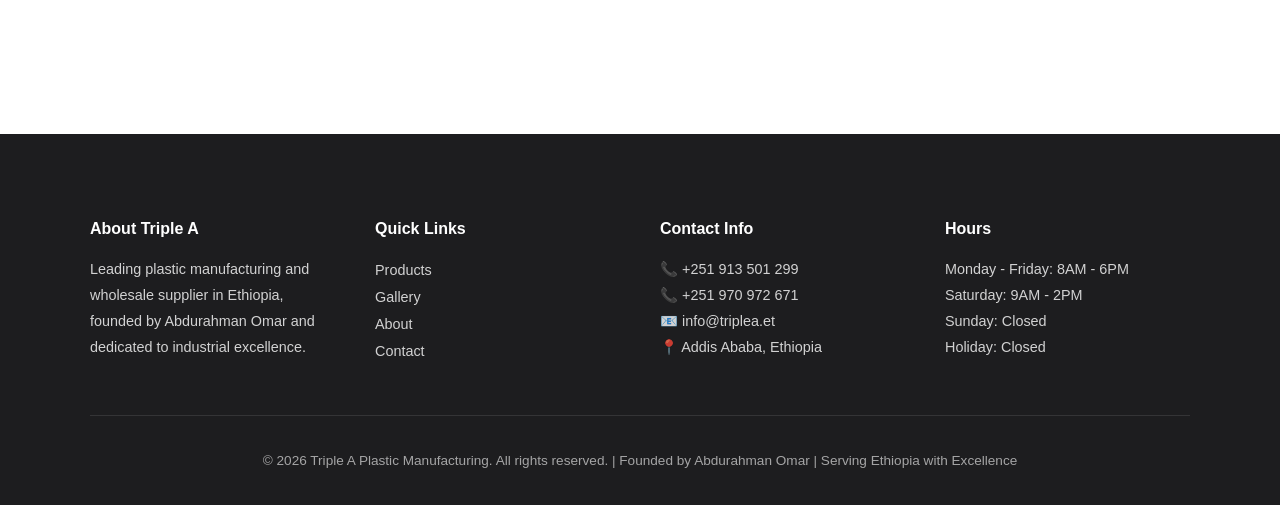
==== commit 363f49f8: "more" ====
--- a/website/index.html
+++ b/website/index.html
@@ -20,7 +20,11 @@
       <a href="gallery.html" data-i18n="nav_gallery">Gallery</a>
       <a href="about.html" data-i18n="nav_about">About</a>
       <a href="contact.html" data-i18n="nav_contact">Contact</a>
-      <a href="auth.html" data-i18n="nav_signin">Sign In</a>
+      <div class="cart-icon" style="margin-left: 10px;">
+        <span>🛒</span>
+        <span class="cart-count"></span>
+      </div>
+      <a href="auth.html" id="auth-link" data-i18n="nav_signin">Sign In</a>
     </nav>
 
     <div class="lang-toggle" role="group" aria-label="Language">
@@ -44,6 +48,9 @@
             <a class="button-link" href="contact.html"><button class="btn-secondary" style="margin-left:12px;">Get a Quote</button></a>
           </div>
         </div>
+        <div class="hero-image">
+          <img src="assets/gallery/plastic-extrusion.jpg" alt="Triple A plastic manufacturing facility" style="width: 100%; height: 100%; object-fit: cover; border-radius: var(--radius-lg);">
+        </div>
       </section>
 
       <!-- STATS SECTION -->
@@ -64,6 +71,28 @@
           <div class="stat-box">
             <div class="stat-number">24/7</div>
             <div class="stat-label">Customer Support</div>
+          </div>
+        </div>
+      </section>
+
+      <!-- MANUFACTURING SHOWCASE -->
+      <section class="container" style="margin-top: 60px;">
+        <h2 style="text-align: center; margin-bottom: 40px;">State-of-the-Art Manufacturing</h2>
+        <div class="grid" style="grid-template-columns: repeat(auto-fit, minmax(300px, 1fr)); gap: 24px;">
+          <div class="product-card" style="text-align: center;">
+            <img src="assets/gallery/plastic-extrusion.jpg" alt="Plastic extrusion process" style="width: 100%; height: 200px; object-fit: cover; border-radius: var(--radius-md); margin-bottom: 16px;">
+            <h3>Advanced Extrusion Technology</h3>
+            <p>European-standard equipment producing 50+ tons daily with precision micron tolerances for consistent quality.</p>
+          </div>
+          <div class="product-card" style="text-align: center;">
+            <img src="assets/gallery/quality-control.jpg" alt="Quality control lab" style="width: 100%; height: 200px; object-fit: cover; border-radius: var(--radius-md); margin-bottom: 16px;">
+            <h3>24/7 Quality Monitoring</h3>
+            <p>Automated testing ensures every batch meets strict tensile strength, thickness, and durability specifications.</p>
+          </div>
+          <div class="product-card" style="text-align: center;">
+            <img src="assets/gallery/plastic-products.jpg" alt="Finished plastic products" style="width: 100%; height: 200px; object-fit: cover; border-radius: var(--radius-md); margin-bottom: 16px;">
+            <h3>Premium Finished Products</h3>
+            <p>High-quality plastic films and packaging solutions designed for Ethiopia's industrial and commercial markets.</p>
           </div>
         </div>
       </section>
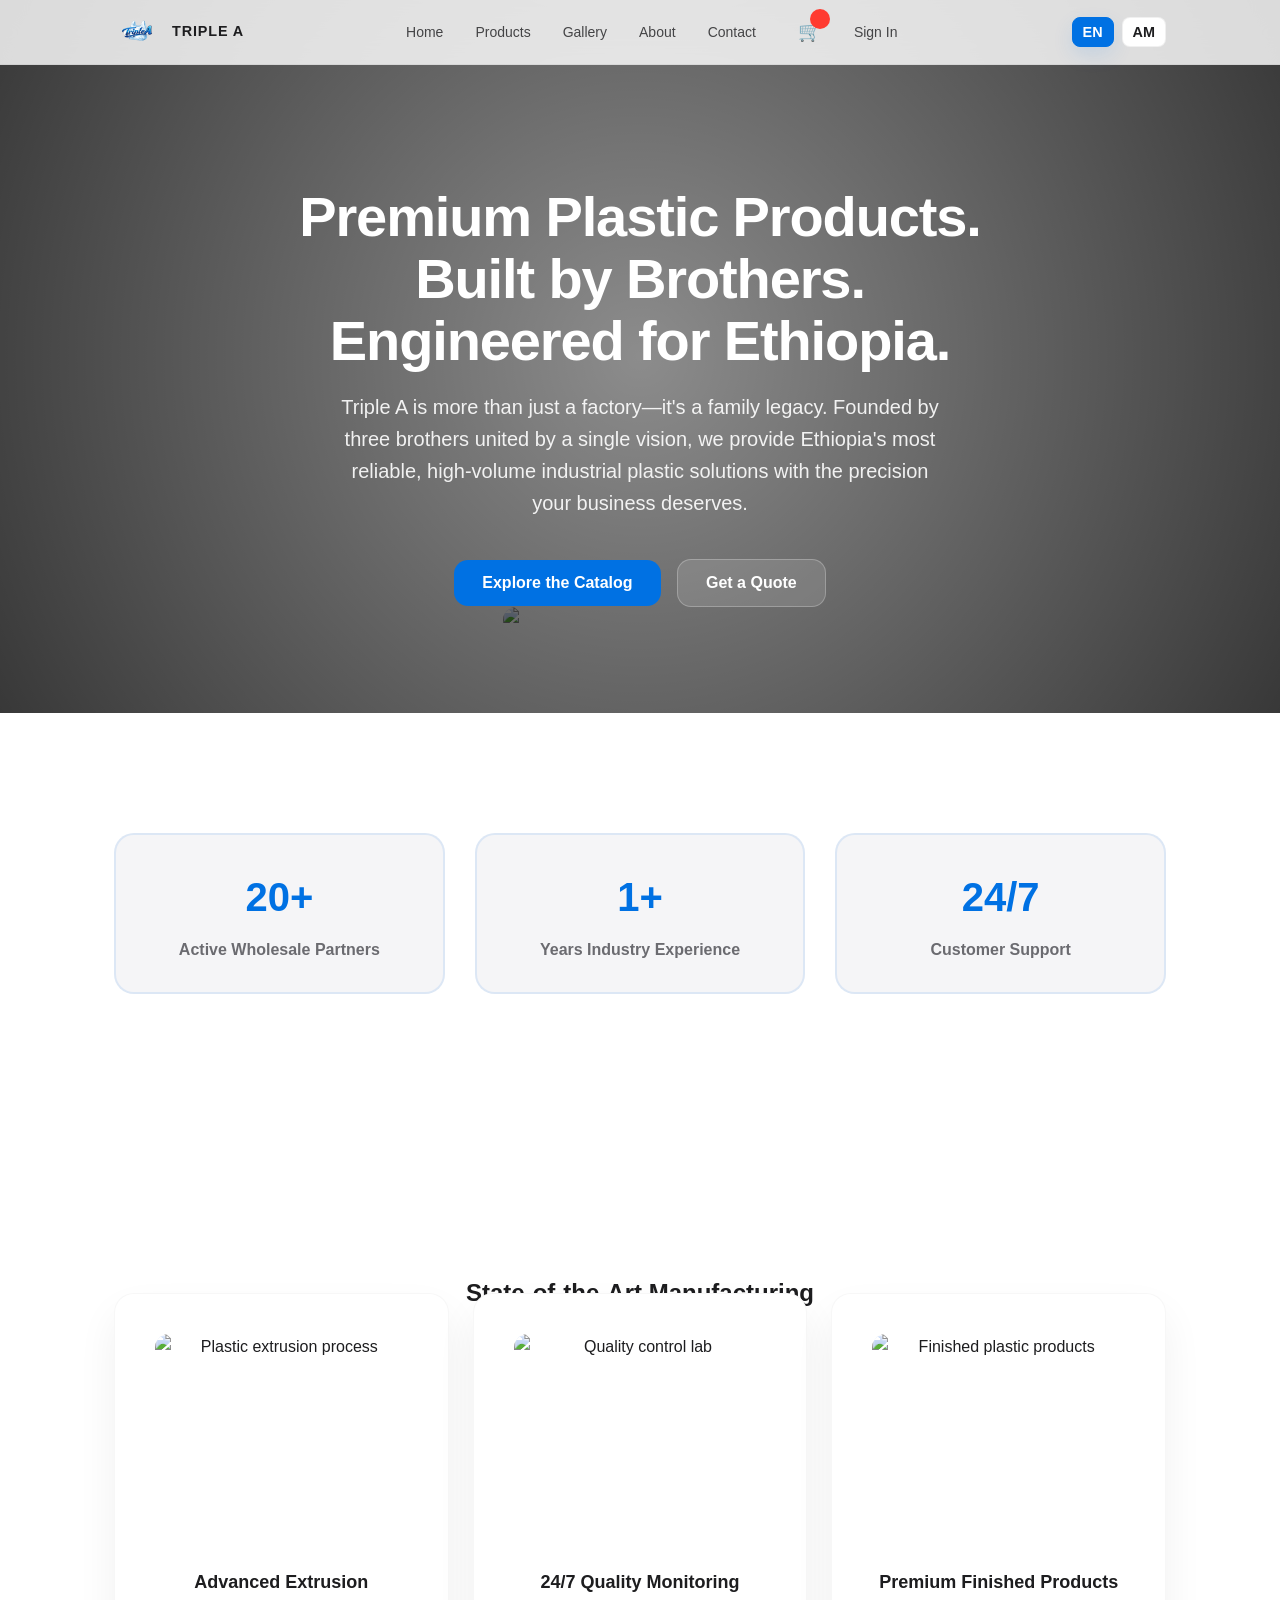
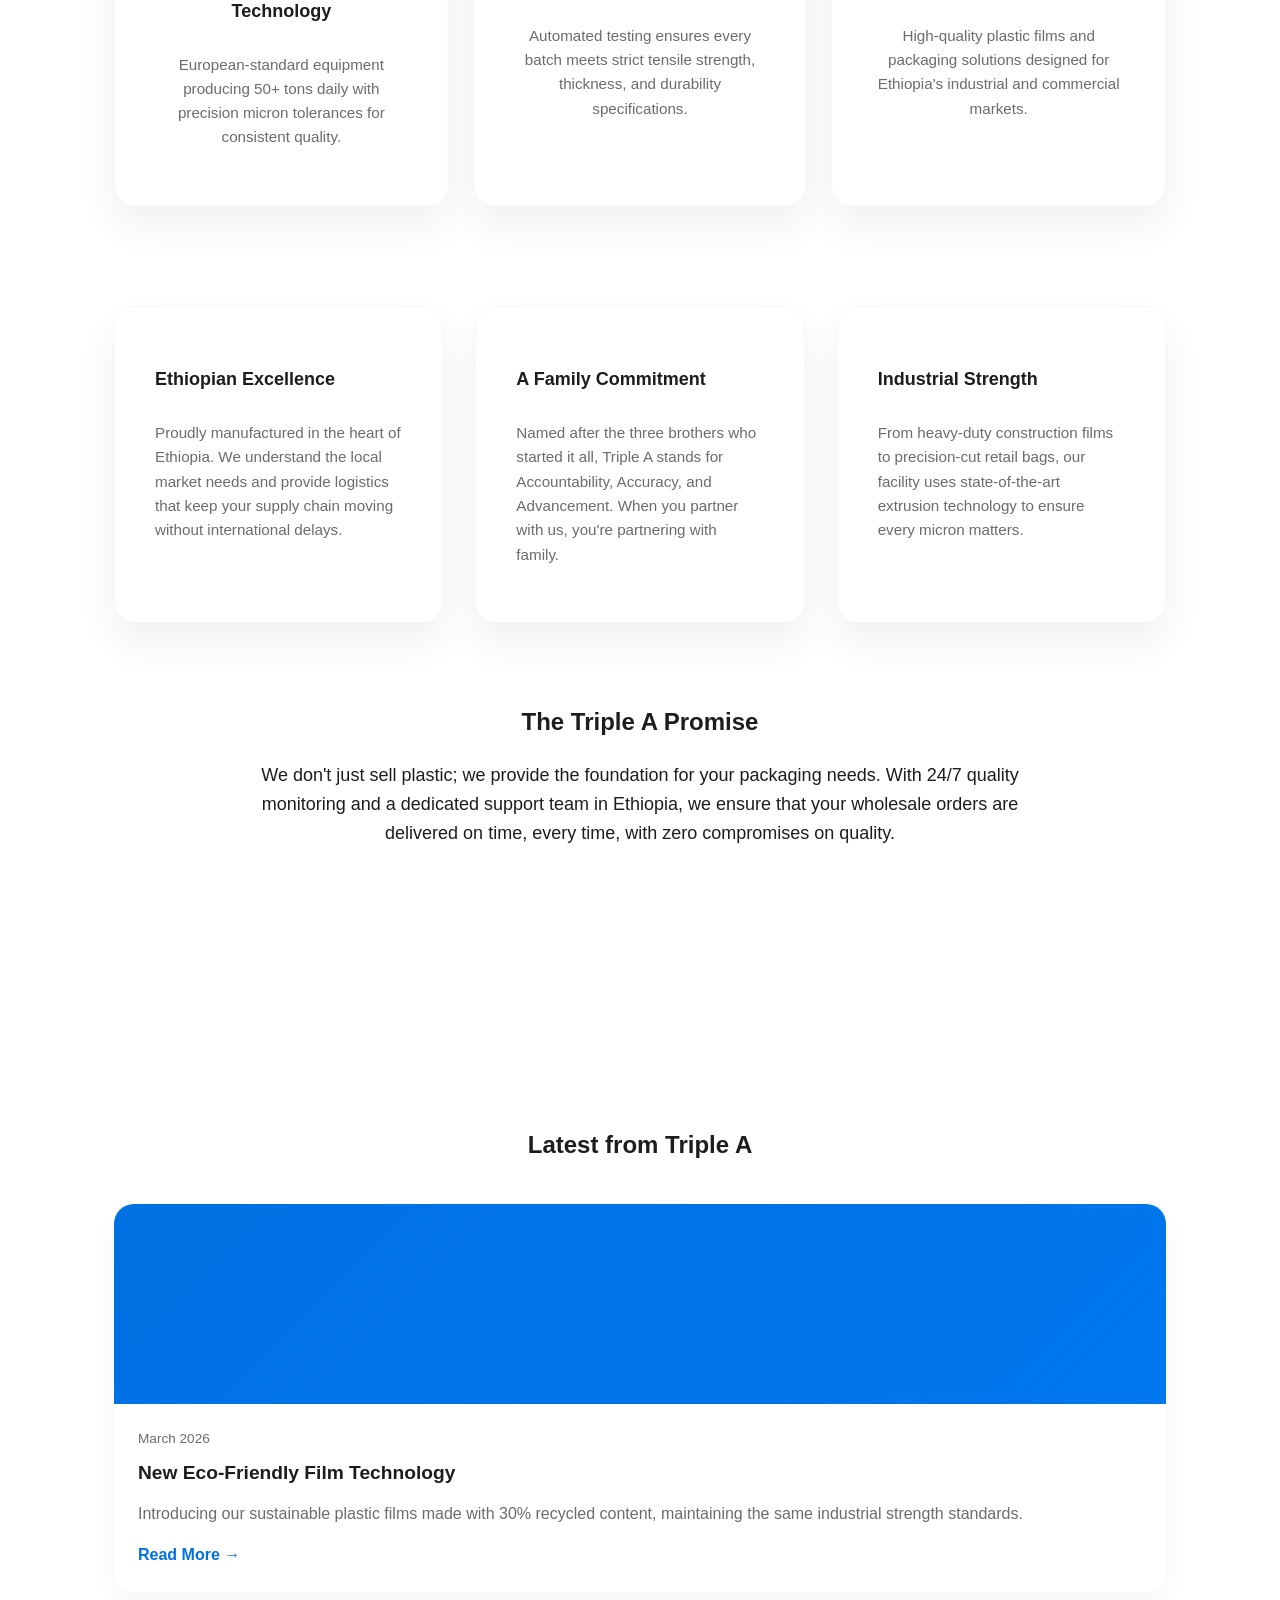
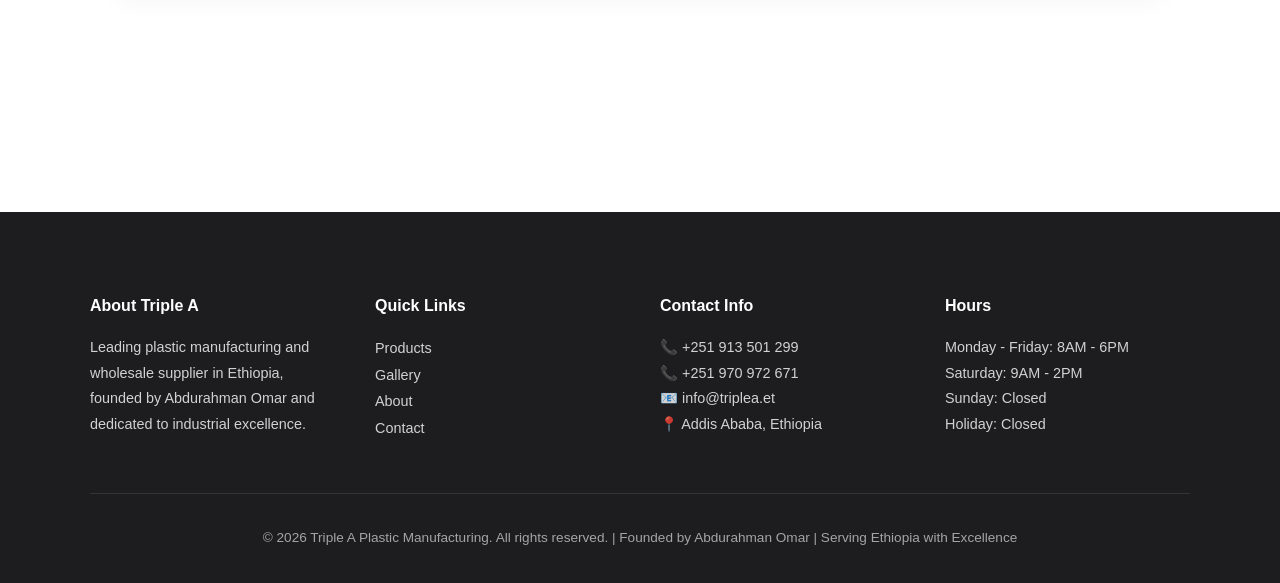
==== commit 0f3dc36a: "Remove testimonials and featured partners sections Removed testimonials and featured partners sectio" ====
--- a/website/index.html
+++ b/website/index.html
@@ -57,16 +57,12 @@
       <section class="container">
         <div class="stats-grid">
           <div class="stat-box">
-            <div class="stat-number">500+</div>
+            <div class="stat-number">20+</div>
             <div class="stat-label">Active Wholesale Partners</div>
           </div>
           <div class="stat-box">
-            <div class="stat-number">15+</div>
+            <div class="stat-number">1+</div>
             <div class="stat-label">Years Industry Experience</div>
-          </div>
-          <div class="stat-box">
-            <div class="stat-number">100%</div>
-            <div class="stat-label">Quality Assurance Rate</div>
           </div>
           <div class="stat-box">
             <div class="stat-number">24/7</div>
@@ -121,33 +117,6 @@
         </section>
       </section>
 
-      <!-- TESTIMONIALS SECTION -->
-      <section class="testimonials-section">
-        <div class="container" style="max-width: 900px; margin-inline: auto;">
-          <h2 style="text-align: center; margin-bottom: 40px;">What Our Partners Say</h2>
-          
-          <div style="display: grid; grid-template-columns: repeat(auto-fit, minmax(280px, 1fr)); gap: 24px;">
-            <div class="testimonial-card">
-              <div class="testimonial-stars">★★★★★</div>
-              <div class="testimonial-text">"Triple A transformed our packaging operations. The quality is exceptional and their service is unmatched. They understand our business."</div>
-              <div class="testimonial-author">— Abebe Tekle, Packaging Manager, Addis Foods</div>
-            </div>
-
-            <div class="testimonial-card">
-              <div class="testimonial-stars">★★★★★</div>
-              <div class="testimonial-text">"Reliable, professional, and innovative. The brothers at Triple A truly care about their customers' success. Highly recommended!"</div>
-              <div class="testimonial-author">— Marta Assefa, Supply Chain Director, East Africa Retail</div>
-            </div>
-
-            <div class="testimonial-card">
-              <div class="testimonial-stars">★★★★★</div>
-              <div class="testimonial-text">"Best wholesale plastic supplier in Ethiopia. Consistent quality, fast delivery, and competitive pricing. Our go-to partner."</div>
-              <div class="testimonial-author">— Habtewold Kebede, Operations Head, Industrial Solutions Ltd</div>
-            </div>
-          </div>
-        </div>
-      </section>
-
       <!-- NEWS/BLOG SECTION -->
       <section class="container" style="margin-top: 80px;">
         <h2 style="text-align: center; margin-bottom: 40px;">Latest from Triple A</h2>
@@ -162,40 +131,8 @@
               <a class="blog-link" href="#" data-i18n="read_more">Read More →</a>
             </div>
           </div>
-
-          <div class="blog-card">
-            <div class="blog-image" style="background: linear-gradient(135deg, #00d4aa, #00b894);"></div>
-            <div class="blog-content">
-              <div class="blog-date">February 2026</div>
-              <div class="blog-title">Quality Certifications Expanded</div>
-              <div class="blog-excerpt">Triple A now holds ISO 9001 and ISO 14001 certifications, reinforcing our commitment to quality and environmental standards.</div>
-              <a class="blog-link" href="#" data-i18n="read_more">Read More →</a>
             </div>
           </div>
-
-          <div class="blog-card">
-            <div class="blog-image" style="background: linear-gradient(135deg, #ff6b6b, #ff8787);"></div>
-            <div class="blog-content">
-              <div class="blog-date">January 2026</div>
-              <div class="blog-title">Facility Expansion Complete</div>
-              <div class="blog-excerpt">Our new production line increases capacity by 40%, ensuring faster delivery and more custom options for our partners.</div>
-              <a class="blog-link" href="#" data-i18n="read_more">Read More →</a>
-            </div>
-          </div>
-        </div>
-      </section>
-
-      <!-- FEATURED PARTNERS -->
-      <section class="container" style="margin-top: 80px; padding-bottom: 60px; text-align: center;">
-        <h3 data-i18n="trusted_by">Trusted by Leading Brands</h3>
-        <p style="color: var(--gray); margin: 16px 0 40px;">Serving Ethiopia's most respected companies</p>
-        <div style="display: grid; grid-template-columns: repeat(auto-fit, minmax(140px, 1fr)); gap: 24px; align-items: center;">
-          <div style="font-weight: 600; color: var(--gray);">Addis Foods</div>
-          <div style="font-weight: 600; color: var(--gray);">East Africa Retail</div>
-          <div style="font-weight: 600; color: var(--gray);">Industrial Solutions</div>
-          <div style="font-weight: 600; color: var(--gray);">National Logistics</div>
-          <div style="font-weight: 600; color: var(--gray);">Premium Packaging Co.</div>
-          <div style="font-weight: 600; color: var(--gray);">Ethiopian Exports</div>
         </div>
       </section>
     </main>
